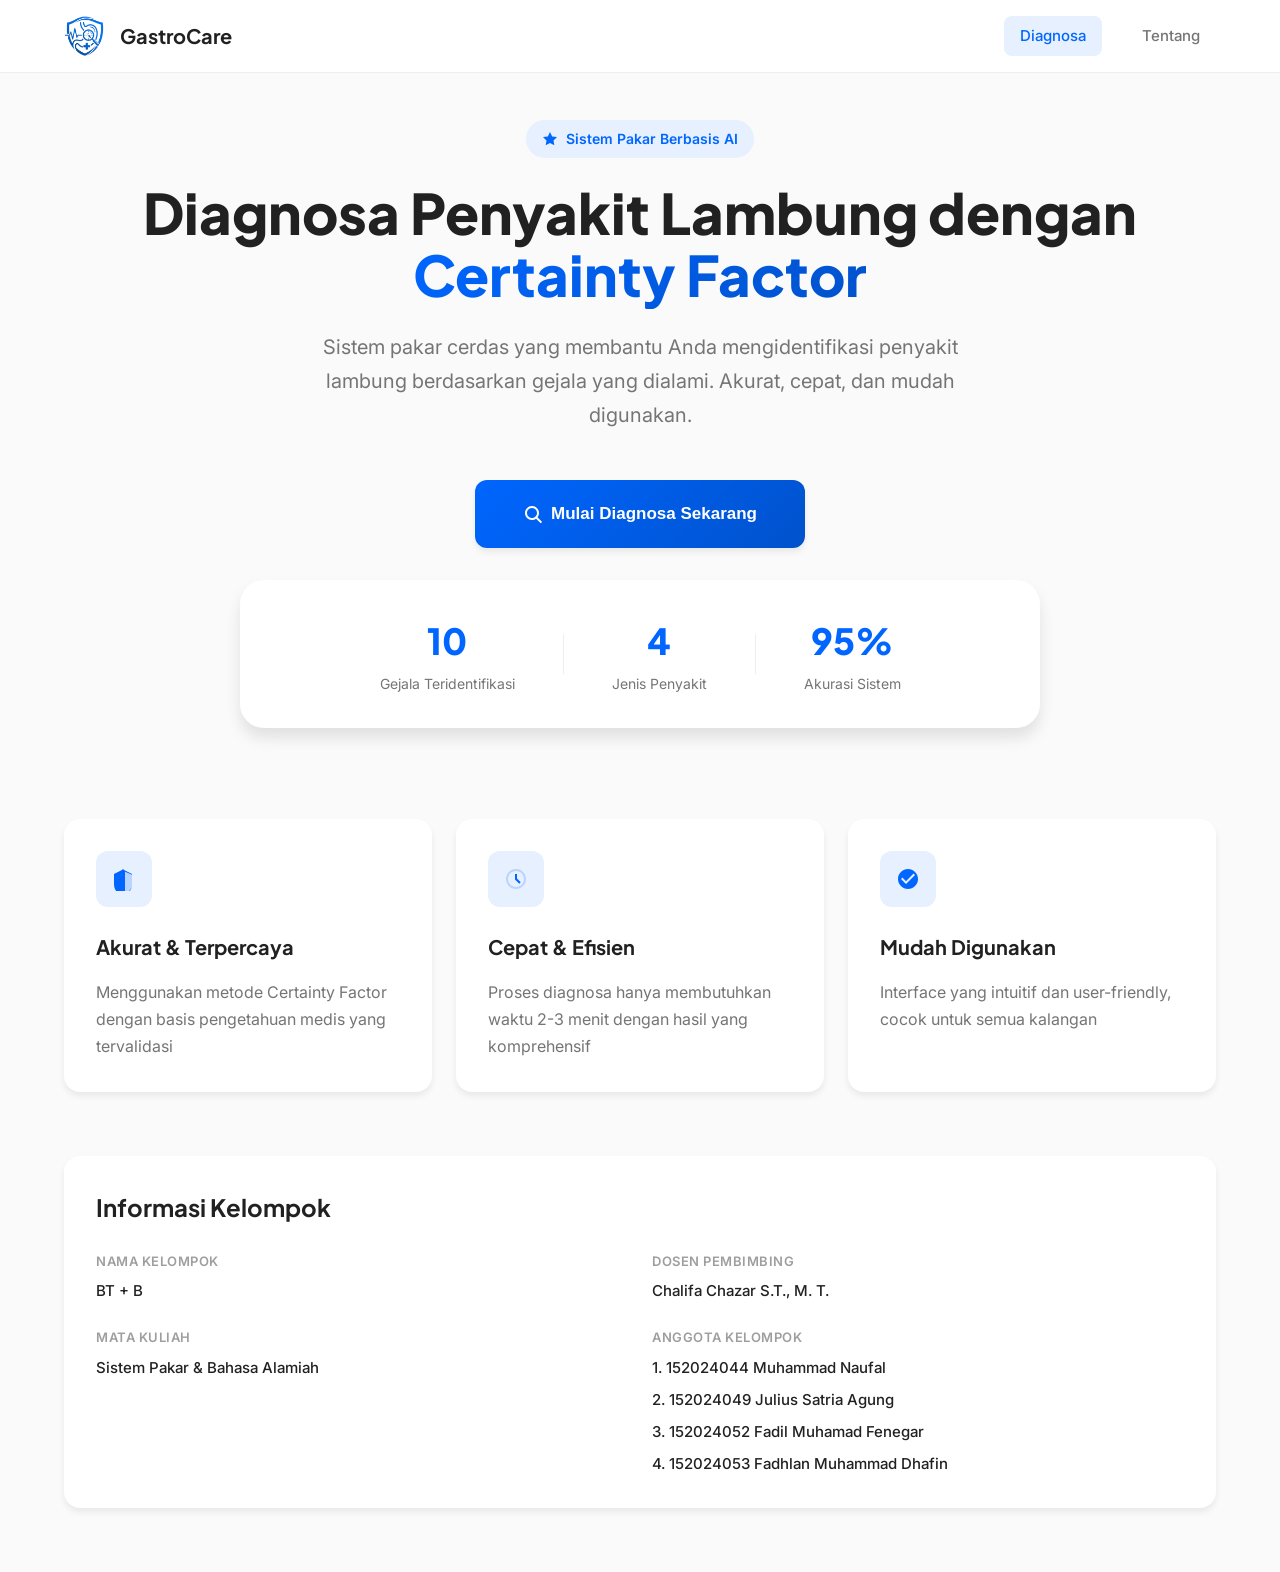
==== ui/index.html @ 2e06892d "Tanpa Laravel" ====
<!DOCTYPE html>
<html lang="id">
<head>
    <meta charset="UTF-8">
    <meta name="viewport" content="width=device-width, initial-scale=1.0">
    <title>MediCheck - Sistem Diagnosa Penyakit Lambung</title>
    <link rel="stylesheet" href="/static/css/style.css">
    <link rel="preconnect" href="https://fonts.googleapis.com">
    <link rel="preconnect" href="https://fonts.gstatic.com" crossorigin>
    <link href="https://fonts.googleapis.com/css2?family=Inter:wght@400;500;600;700;800&family=Plus+Jakarta+Sans:wght@400;500;600;700&display=swap" rel="stylesheet">
</head>
<body>
    <!-- Navigation -->
    <nav class="navbar">
        <div class="nav-container">
            <div class="nav-brand">
                <div class="brand-icon">
                    <img src="/static/js/logo.png" alt="GastroCare Logo">
                </div>
                <span class="brand-text">GastroCare</span>
            </div>
            <div class="nav-menu">
                <a href="#" class="nav-link active">Diagnosa</a>
                <a href="#about" class="nav-link">Tentang</a>
            </div>
        </div>
    </nav>

    <!-- Main Container -->
    <div class="main-container">
        <!-- Landing Page -->
        <section id="landingPage" class="landing-page">
            <div class="hero-section">
                <div class="hero-badge">
                    <svg width="16" height="16" viewBox="0 0 16 16" fill="none">
                        <path d="M8 1L10.163 5.38L15 6.12L11.5 9.545L12.326 14.36L8 12.09L3.674 14.36L4.5 9.545L1 6.12L5.837 5.38L8 1Z" fill="currentColor"/>
                    </svg>
                    <span>Sistem Pakar Berbasis AI</span>
                </div>
                <h1 class="hero-title">Diagnosa Penyakit Lambung dengan <span class="gradient-text">Certainty Factor</span></h1>
                <p class="hero-description">Sistem pakar cerdas yang membantu Anda mengidentifikasi penyakit lambung berdasarkan gejala yang dialami. Akurat, cepat, dan mudah digunakan.</p>
                
                <div class="hero-actions">
                    <button onclick="mulaiDiagnosa()" class="btn btn-primary btn-large">
                        <svg width="20" height="20" viewBox="0 0 20 20" fill="none">
                            <path d="M9 2C5.13 2 2 5.13 2 9c0 3.87 3.13 7 7 7 1.53 0 2.94-.5 4.09-1.34l4.63 4.63 1.41-1.41-4.63-4.63C15.5 11.94 16 10.53 16 9c0-3.87-3.13-7-7-7zm0 2c2.76 0 5 2.24 5 5s-2.24 5-5 5-5-2.24-5-5 2.24-5 5-5z" fill="currentColor"/>
                        </svg>
                        Mulai Diagnosa Sekarang
                    </button>
                </div>

                <div class="hero-stats">
                    <div class="stat-item">
                        <div class="stat-number">10</div>
                        <div class="stat-label">Gejala Teridentifikasi</div>
                    </div>
                    <div class="stat-divider"></div>
                    <div class="stat-item">
                        <div class="stat-number">4</div>
                        <div class="stat-label">Jenis Penyakit</div>
                    </div>
                    <div class="stat-divider"></div>
                    <div class="stat-item">
                        <div class="stat-number">95%</div>
                        <div class="stat-label">Akurasi Sistem</div>
                    </div>
                </div>
            </div>

            <!-- About Section -->
            <div id="about" class="about-section">
                <div class="about-grid">
                    <div class="about-card">
                        <div class="about-icon">
                            <svg width="24" height="24" viewBox="0 0 24 24" fill="none">
                                <path d="M12 2L2 7v10c0 5.55 3.84 10.74 9 12 5.16-1.26 9-6.45 9-12V7l-10-5z" fill="currentColor" opacity="0.2"/>
                                <path d="M12 2L2 7v10c0 5.55 3.84 10.74 9 12 5.16-1.26 9-6.45 9-12V7l-10-5zm0 2.18l8 3.6v9.22c0 4.45-3.08 8.61-7 9.77V4.18z" fill="currentColor"/>
                            </svg>
                        </div>
                        <h3>Akurat & Terpercaya</h3>
                        <p>Menggunakan metode Certainty Factor dengan basis pengetahuan medis yang tervalidasi</p>
                    </div>
                    <div class="about-card">
                        <div class="about-icon">
                            <svg width="24" height="24" viewBox="0 0 24 24" fill="none">
                                <path d="M12 2C6.48 2 2 6.48 2 12s4.48 10 10 10 10-4.48 10-10S17.52 2 12 2zm0 18c-4.41 0-8-3.59-8-8s3.59-8 8-8 8 3.59 8 8-3.59 8-8 8z" fill="currentColor" opacity="0.2"/>
                                <path d="M13 7h-2v5.41l4.29 4.29 1.41-1.41L13 11.59V7z" fill="currentColor"/>
                            </svg>
                        </div>
                        <h3>Cepat & Efisien</h3>
                        <p>Proses diagnosa hanya membutuhkan waktu 2-3 menit dengan hasil yang komprehensif</p>
                    </div>
                    <div class="about-card">
                        <div class="about-icon">
                            <svg width="24" height="24" viewBox="0 0 24 24" fill="none">
                                <path d="M12 2C6.48 2 2 6.48 2 12s4.48 10 10 10 10-4.48 10-10S17.52 2 12 2zm-2 15l-5-5 1.41-1.41L10 14.17l7.59-7.59L19 8l-9 9z" fill="currentColor"/>
                            </svg>
                        </div>
                        <h3>Mudah Digunakan</h3>
                        <p>Interface yang intuitif dan user-friendly, cocok untuk semua kalangan</p>
                    </div>
                </div>

                <!-- Info Kelompok -->
                <div class="team-info">
                    <h3>Informasi Kelompok</h3>
                    <div class="team-grid">
                        <div class="team-item">
                            <span class="team-label">Nama Kelompok</span>
                            <span class="team-value">BT + B</span>
                        </div>
                        <div class="team-item">
                            <span class="team-label">Dosen Pembimbing</span>
                            <span class="team-value">Chalifa Chazar S.T., M. T.</span>
                        </div>
                        <div class="team-item">
                            <span class="team-label">Mata Kuliah</span>
                            <span class="team-value">Sistem Pakar & Bahasa Alamiah</span>
                        </div>
                        <div class="team-members">
                            <span class="team-label">Anggota Kelompok</span>
                            <div class="team-item">
                                <span class="team-value">1. 152024044 Muhammad Naufal</span>
                            </div>
                            <div class="team-item">
                                <span class="team-value">2. 152024049 Julius Satria Agung</span>
                            </div>
                            <div class="team-item">
                                <span class="team-value">3. 152024052 Fadil Muhamad Fenegar</span>
                            </div>
                            <div class="team-item">
                                <span class="team-value">4. 152024053 Fadhlan Muhammad Dhafin</span>
                            </div>
                        </div>
                    </div>
                </div>
            </div>
        </section>

        <!-- Diagnosa Page -->
        <section id="diagnosaPage" class="diagnosa-page" style="display: none;">
            <div class="diagnosa-container">
                <!-- Question Card -->
                <div class="question-card">
                    <div class="progress-info">
                        <button onclick="kembaliKeHome()" class="btn-back">
                            <svg width="20" height="20" viewBox="0 0 20 20" fill="none">
                                <path d="M12.5 15L7.5 10L12.5 5" stroke="currentColor" stroke-width="2" stroke-linecap="round" stroke-linejoin="round"/>
                            </svg>
                            Kembali
                        </button>
                        <span class="progress-text">Pertanyaan <span id="currentNumber">1</span> dari 10</span>
                    </div>
                    <div class="question-header">
                        <div class="question-icon">
                            <img src="/static/js/lambung.png" alt="Lambung Icon" style="width: 28px; height: 28px; object-fit: contain;">
                        </div>
                        <h2 class="question-title" id="gejalaNama">Nyeri ulu hati</h2>
                    </div>
                    
                    <p class="question-subtitle">Seberapa yakin Anda mengalami gejala ini?</p>
                    
                    <div class="likert-scale">
                        <button class="likert-option" onclick="pilihKeyakinan(0.0)" data-value="0.0">
                            <div class="likert-icon">😟</div>
                            <div class="likert-label">Sangat Tidak Yakin</div>
                            <div class="likert-value">0%</div>
                        </button>
                        <button class="likert-option" onclick="pilihKeyakinan(0.25)" data-value="0.25">
                            <div class="likert-icon">😐</div>
                            <div class="likert-label">Tidak Yakin</div>
                            <div class="likert-value">25%</div>
                        </button>
                        <button class="likert-option" onclick="pilihKeyakinan(0.5)" data-value="0.5">
                            <div class="likert-icon">🤔</div>
                            <div class="likert-label">Ragu-ragu</div>
                            <div class="likert-value">50%</div>
                        </button>
                        <button class="likert-option" onclick="pilihKeyakinan(0.75)" data-value="0.75">
                            <div class="likert-icon">😊</div>
                            <div class="likert-label">Yakin</div>
                            <div class="likert-value">75%</div>
                        </button>
                        <button class="likert-option" onclick="pilihKeyakinan(1.0)" data-value="1.0">
                            <div class="likert-icon">😃</div>
                            <div class="likert-label">Sangat Yakin</div>
                            <div class="likert-value">100%</div>
                        </button>
                    </div>
                </div>
            </div>
        </section>

        <!-- Loading -->
        <div id="loadingSection" class="loading-section" style="display: none;">
            <div class="loading-card">
                <div class="loading-spinner"></div>
                <h3>Menganalisis Data Anda</h3>
                <p>Sistem sedang memproses gejala yang Anda alami...</p>
            </div>
        </div>
    </div>

    <!-- Modal Hasil -->
    <div id="hasilModal" class="modal" style="display: none;">
        <div class="modal-overlay" onclick="closeModal()"></div>
        <div class="modal-container">
            <button class="modal-close" onclick="closeModal()">
                <svg width="24" height="24" viewBox="0 0 24 24" fill="none">
                    <path d="M18 6L6 18M6 6l12 12" stroke="currentColor" stroke-width="2" stroke-linecap="round"/>
                </svg>
            </button>
            <div id="hasilContent"></div>
        </div>
    </div>

    <script src="/static/js/app.js"></script>
</body>
</html>
---- static/css/style.css ----
/* ===== RESET & BASE ===== */
* {
    margin: 0;
    padding: 0;
    box-sizing: border-box;
}

:root {
    /* Color Palette - Medical Theme */
    --primary-blue: #0066FF;
    --primary-blue-dark: #0052CC;
    --primary-blue-light: #E6F0FF;
    
    --success-green: #00C853;
    --success-green-light: #E8F5E9;
    
    --warning-red: #FF3D00;
    --warning-red-light: #FFEBEE;
    
    --neutral-50: #FAFAFA;
    --neutral-100: #F5F5F5;
    --neutral-200: #EEEEEE;
    --neutral-300: #E0E0E0;
    --neutral-400: #BDBDBD;
    --neutral-500: #9E9E9E;
    --neutral-600: #757575;
    --neutral-700: #616161;
    --neutral-800: #424242;
    --neutral-900: #212121;
    
    --white: #FFFFFF;
    --black: #000000;
    
    /* Typography */
    --font-primary: 'Inter', -apple-system, BlinkMacSystemFont, 'Segoe UI', sans-serif;
    --font-secondary: 'Plus Jakarta Sans', sans-serif;
    
    /* Spacing */
    --spacing-xs: 4px;
    --spacing-sm: 8px;
    --spacing-md: 16px;
    --spacing-lg: 24px;
    --spacing-xl: 32px;
    --spacing-2xl: 48px;
    --spacing-3xl: 64px;
    
    /* Border Radius */
    --radius-sm: 8px;
    --radius-md: 12px;
    --radius-lg: 16px;
    --radius-xl: 24px;
    --radius-full: 9999px;
    
    /* Shadows */
    --shadow-sm: 0 1px 2px rgba(0, 0, 0, 0.05);
    --shadow-md: 0 4px 6px rgba(0, 0, 0, 0.07);
    --shadow-lg: 0 10px 15px rgba(0, 0, 0, 0.1);
    --shadow-xl: 0 20px 25px rgba(0, 0, 0, 0.15);
    
    /* Transitions */
    --transition-fast: 150ms cubic-bezier(0.4, 0, 0.2, 1);
    --transition-base: 250ms cubic-bezier(0.4, 0, 0.2, 1);
    --transition-slow: 350ms cubic-bezier(0.4, 0, 0.2, 1);
}

body {
    font-family: var(--font-primary);
    background: var(--neutral-50);
    color: var(--neutral-900);
    line-height: 1.6;
    -webkit-font-smoothing: antialiased;
    -moz-osx-font-smoothing: grayscale;
}

/* ===== NAVIGATION ===== */
.navbar {
    position: fixed;
    top: 0;
    left: 0;
    right: 0;
    background: var(--white);
    border-bottom: 1px solid var(--neutral-200);
    z-index: 1000;
    backdrop-filter: blur(10px);
    background: rgba(255, 255, 255, 0.95);
}

.nav-container {
    max-width: 1200px;
    margin: 0 auto;
    padding: var(--spacing-md) var(--spacing-lg);
    display: flex;
    justify-content: space-between;
    align-items: center;
}

.nav-brand {
    display: flex;
    align-items: center;
    gap: var(--spacing-md);
}

.brand-icon {
    width: 40px;
    height: 40px;
    border-radius: var(--radius-md);
    display: flex;
    align-items: center;
    justify-content: center;
}

.brand-icon img {
    width: 100%;
    height: 100%;
    object-fit: contain;
}

.brand-text {
    font-size: 20px;
    font-weight: 700;
    color: var(--neutral-900);
    font-family: var(--font-secondary);
}

.nav-menu {
    display: flex;
    gap: var(--spacing-lg);
}

.nav-link {
    color: var(--neutral-600);
    text-decoration: none;
    font-weight: 500;
    font-size: 15px;
    padding: var(--spacing-sm) var(--spacing-md);
    border-radius: var(--radius-sm);
    transition: all var(--transition-fast);
}

.nav-link:hover {
    color: var(--primary-blue);
    background: var(--primary-blue-light);
}

.nav-link.active {
    color: var(--primary-blue);
    background: var(--primary-blue-light);
}

/* ===== MAIN CONTAINER ===== */
.main-container {
    padding-top: 72px;
    min-height: 100vh;
}

/* ===== LANDING PAGE ===== */
.landing-page {
    max-width: 1200px;
    margin: 0 auto;
    padding: var(--spacing-lg) var(--spacing-lg) var(--spacing-3xl) var(--spacing-lg);
}

.hero-section {
    text-align: center;
    padding: var(--spacing-lg) 0 var(--spacing-3xl) 0;
}

.hero-badge {
    display: inline-flex;
    align-items: center;
    gap: var(--spacing-sm);
    padding: var(--spacing-sm) var(--spacing-md);
    background: var(--primary-blue-light);
    color: var(--primary-blue);
    border-radius: var(--radius-full);
    font-size: 14px;
    font-weight: 600;
    margin-bottom: var(--spacing-lg);
}

.hero-title {
    font-size: 56px;
    font-weight: 800;
    line-height: 1.1;
    color: var(--neutral-900);
    margin-bottom: var(--spacing-lg);
    font-family: var(--font-secondary);
}

.gradient-text {
    background: linear-gradient(135deg, var(--primary-blue), var(--primary-blue-dark));
    -webkit-background-clip: text;
    -webkit-text-fill-color: transparent;
    background-clip: text;
}

.hero-description {
    font-size: 20px;
    color: var(--neutral-600);
    max-width: 700px;
    margin: 0 auto var(--spacing-2xl);
    line-height: 1.7;
}

.hero-actions {
    display: flex;
    gap: var(--spacing-md);
    justify-content: center;
    margin-bottom: var(--spacing-xl);
}

.btn {
    display: inline-flex;
    align-items: center;
    gap: var(--spacing-sm);
    padding: var(--spacing-md) var(--spacing-xl);
    border-radius: var(--radius-md);
    font-weight: 600;
    font-size: 16px;
    border: none;
    cursor: pointer;
    transition: all var(--transition-base);
    text-decoration: none;
}

.btn-large {
    padding: var(--spacing-lg) var(--spacing-2xl);
    font-size: 17px;
}

.btn-primary {
    background: linear-gradient(135deg, var(--primary-blue), var(--primary-blue-dark));
    color: var(--white);
    box-shadow: var(--shadow-md);
}

.btn-primary:hover {
    transform: translateY(-2px);
    box-shadow: var(--shadow-xl);
}

.btn-primary:active {
    transform: translateY(0);
}

.btn-secondary {
    background: var(--white);
    color: var(--neutral-700);
    border: 2px solid var(--neutral-300);
}

.btn-secondary:hover {
    border-color: var(--primary-blue);
    color: var(--primary-blue);
}

.hero-stats {
    display: flex;
    justify-content: center;
    align-items: center;
    gap: var(--spacing-2xl);
    padding: var(--spacing-xl);
    background: var(--white);
    border-radius: var(--radius-xl);
    box-shadow: var(--shadow-lg);
    max-width: 800px;
    margin: 0 auto;
}

.stat-item {
    text-align: center;
}

.stat-number {
    font-size: 36px;
    font-weight: 800;
    color: var(--primary-blue);
    font-family: var(--font-secondary);
}

.stat-label {
    font-size: 14px;
    color: var(--neutral-600);
    margin-top: var(--spacing-xs);
}

.stat-divider {
    width: 1px;
    height: 40px;
    background: var(--neutral-200);
}

/* ===== ABOUT SECTION ===== */
.about-section {
    margin-top: 27px;
}

.about-grid {
    display: grid;
    grid-template-columns: repeat(3, 1fr);
    gap: var(--spacing-lg);
    margin-bottom: var(--spacing-3xl);
}

.about-card {
    background: var(--white);
    padding: var(--spacing-xl);
    border-radius: var(--radius-lg);
    box-shadow: var(--shadow-md);
    transition: all var(--transition-base);
}

.about-card:hover {
    transform: translateY(-4px);
    box-shadow: var(--shadow-xl);
}

.about-icon {
    width: 56px;
    height: 56px;
    background: var(--primary-blue-light);
    color: var(--primary-blue);
    border-radius: var(--radius-md);
    display: flex;
    align-items: center;
    justify-content: center;
    margin-bottom: var(--spacing-lg);
}

.about-card h3 {
    font-size: 20px;
    font-weight: 700;
    color: var(--neutral-900);
    margin-bottom: var(--spacing-md);
    font-family: var(--font-secondary);
}

.about-card p {
    color: var(--neutral-600);
    line-height: 1.7;
}

/* ===== TEAM INFO ===== */
.team-info {
    background: var(--white);
    padding: var(--spacing-xl);
    border-radius: var(--radius-lg);
    box-shadow: var(--shadow-md);
}

.team-info h3 {
    font-size: 24px;
    font-weight: 700;
    color: var(--neutral-900);
    margin-bottom: var(--spacing-lg);
    font-family: var(--font-secondary);
}

.team-grid {
    display: grid;
    grid-template-columns: repeat(2, 1fr);
    gap: var(--spacing-lg);
}

.team-members {
    display: flex;
    flex-direction: column;
    gap: var(--spacing-sm);
}

.team-item {
    display: flex;
    flex-direction: column;
    gap: var(--spacing-sm);
}

.team-label {
    font-size: 13px;
    font-weight: 600;
    color: var(--neutral-500);
    text-transform: uppercase;
    letter-spacing: 0.5px;
}

.team-value {
    font-size: 15px;
    color: var(--neutral-900);
    font-weight: 500;
}

/* ===== DIAGNOSA PAGE ===== */
.diagnosa-page {
    max-width: 900px;
    margin: 0 auto;
    padding: var(--spacing-xl) var(--spacing-lg);
    height: calc(100vh - 72px);
    display: flex;
    align-items: center;
}

.diagnosa-container {
    width: 100%;
}

.question-card {
    background: var(--white);
    padding: var(--spacing-lg);
    border-radius: var(--radius-xl);
    box-shadow: var(--shadow-lg);
}

.progress-info {
    display: flex;
    justify-content: space-between;
    align-items: center;
    margin-bottom: var(--spacing-lg);
    padding-bottom: var(--spacing-md);
    border-bottom: 3px solid var(--neutral-200);
    position: relative;
    --progress-width: 0%;
}

.progress-info::after {
    content: '';
    position: absolute;
    bottom: -3px;
    left: 0;
    width: var(--progress-width);
    height: 3px;
    background: linear-gradient(90deg, var(--primary-blue), var(--primary-blue-dark));
    transition: width var(--transition-slow);
    border-radius: 3px;
}

.btn-back {
    display: inline-flex;
    align-items: center;
    gap: var(--spacing-sm);
    padding: var(--spacing-sm) var(--spacing-md);
    background: transparent;
    border: none;
    color: var(--neutral-600);
    font-weight: 600;
    font-size: 15px;
    cursor: pointer;
    border-radius: var(--radius-sm);
    transition: all var(--transition-fast);
}

.btn-back:hover {
    background: var(--neutral-100);
    color: var(--neutral-900);
}

.progress-text {
    font-size: 14px;
    font-weight: 600;
    color: var(--neutral-600);
}

.question-header {
    display: flex;
    align-items: center;
    gap: var(--spacing-lg);
    margin-bottom: var(--spacing-lg);
}

.question-icon {
    width: 48px;
    height: 48px;
    background: var(--primary-blue-light);
    color: var(--primary-blue);
    border-radius: var(--radius-md);
    display: flex;
    align-items: center;
    justify-content: center;
    flex-shrink: 0;
}

.question-title {
    font-size: 20px;
    font-weight: 700;
    color: var(--neutral-900);
    font-family: var(--font-secondary);
}

.question-subtitle {
    font-size: 15px;
    color: var(--neutral-600);
    margin-bottom: var(--spacing-lg);
}

/* ===== LIKERT SCALE ===== */
.likert-scale {
    display: flex;
    flex-direction: column;
    gap: var(--spacing-sm);
}

.likert-option {
    display: flex;
    align-items: center;
    gap: var(--spacing-md);
    padding: var(--spacing-md) var(--spacing-lg);
    background: var(--neutral-50);
    border: 2px solid var(--neutral-200);
    border-radius: var(--radius-md);
    cursor: pointer;
    transition: all var(--transition-base);
    text-align: left;
}

.likert-option:hover {
    background: var(--primary-blue-light);
    border-color: var(--primary-blue);
    transform: translateX(4px);
}

.likert-option:active {
    transform: scale(0.98);
}

.likert-option.selected {
    background: var(--primary-blue);
    border-color: var(--primary-blue);
    color: var(--white);
}

.likert-option.selected .likert-label {
    color: var(--white);
}

.likert-option.selected .likert-value {
    background: rgba(255, 255, 255, 0.2);
    color: var(--white);
}

.likert-icon {
    font-size: 24px;
    flex-shrink: 0;
}

.likert-label {
    flex: 1;
    font-size: 15px;
    font-weight: 600;
    color: var(--neutral-900);
}

.likert-value {
    font-size: 13px;
    font-weight: 700;
    color: var(--primary-blue);
    padding: 6px 12px;
    background: var(--primary-blue-light);
    border-radius: var(--radius-sm);
}

/* ===== LOADING ===== */
.loading-section {
    display: flex;
    align-items: center;
    justify-content: center;
    min-height: 60vh;
}

.loading-card {
    text-align: center;
    padding: var(--spacing-2xl);
}

.loading-spinner {
    width: 64px;
    height: 64px;
    border: 4px solid var(--neutral-200);
    border-top-color: var(--primary-blue);
    border-radius: 50%;
    animation: spin 1s linear infinite;
    margin: 0 auto var(--spacing-xl);
}

@keyframes spin {
    to { transform: rotate(360deg); }
}

.loading-card h3 {
    font-size: 24px;
    font-weight: 700;
    color: var(--neutral-900);
    margin-bottom: var(--spacing-md);
}

.loading-card p {
    color: var(--neutral-600);
    font-size: 16px;
}

/* ===== MODAL ===== */
.modal {
    position: fixed;
    inset: 0;
    z-index: 2000;
    display: flex;
    align-items: center;
    justify-content: center;
    padding: var(--spacing-lg);
}

.modal-overlay {
    position: absolute;
    inset: 0;
    background: rgba(0, 0, 0, 0.6);
    backdrop-filter: blur(4px);
}

.modal-container {
    position: relative;
    background: var(--white);
    border-radius: var(--radius-xl);
    box-shadow: var(--shadow-xl);
    max-width: 700px;
    width: 100%;
    max-height: 90vh;
    overflow-y: auto;
    padding: var(--spacing-xl);
}

.modal-close {
    position: absolute;
    top: var(--spacing-lg);
    right: var(--spacing-lg);
    width: 40px;
    height: 40px;
    background: var(--neutral-100);
    border: none;
    border-radius: var(--radius-md);
    color: var(--neutral-600);
    cursor: pointer;
    display: flex;
    align-items: center;
    justify-content: center;
    transition: all var(--transition-fast);
}

.modal-close:hover {
    background: var(--neutral-200);
    color: var(--neutral-900);
}

/* ===== HASIL DIAGNOSA ===== */
.hasil-container {
    display: flex;
    flex-direction: column;
    gap: var(--spacing-lg);
}

.hasil-header {
    text-align: center;
    padding-bottom: var(--spacing-lg);
    border-bottom: 2px solid var(--neutral-200);
}

.hasil-icon-large {
    width: 64px;
    height: 64px;
    background: linear-gradient(135deg, var(--primary-blue-light), var(--success-green-light));
    color: var(--primary-blue);
    border-radius: var(--radius-lg);
    display: flex;
    align-items: center;
    justify-content: center;
    margin: 0 auto var(--spacing-md);
}

.hasil-icon-large img {
    width: 40px;
    height: 40px;
    object-fit: contain;
}

.hasil-header h2 {
    font-size: 28px;
    font-weight: 800;
    color: var(--neutral-900);
    margin-bottom: var(--spacing-xs);
    font-family: var(--font-secondary);
}

.hasil-subtitle {
    font-size: 16px;
    color: var(--neutral-600);
}

/* Diagnosa Utama */
.diagnosa-utama {
    background: linear-gradient(135deg, var(--primary-blue-light), var(--success-green-light));
    padding: var(--spacing-lg);
    border-radius: var(--radius-lg);
    border: 2px solid var(--primary-blue);
}

.diagnosa-badge {
    display: inline-block;
    padding: var(--spacing-xs) var(--spacing-md);
    background: var(--primary-blue);
    color: var(--white);
    border-radius: var(--radius-full);
    font-size: 13px;
    font-weight: 700;
    text-transform: uppercase;
    letter-spacing: 0.5px;
    margin-bottom: var(--spacing-md);
}

.diagnosa-nama {
    font-size: 24px;
    font-weight: 800;
    color: var(--neutral-900);
    margin-bottom: var(--spacing-md);
    font-family: var(--font-secondary);
}

.cf-display {
    display: flex;
    justify-content: space-between;
    align-items: center;
    margin-bottom: var(--spacing-md);
}

.cf-label {
    font-size: 15px;
    font-weight: 600;
    color: var(--neutral-700);
}

.cf-value {
    font-size: 32px;
    font-weight: 800;
    color: var(--primary-blue);
    font-family: var(--font-secondary);
}

.cf-bar-container {
    width: 100%;
    height: 16px;
    background: var(--white);
    border-radius: var(--radius-full);
    overflow: hidden;
    margin-bottom: var(--spacing-md);
    box-shadow: inset 0 2px 4px rgba(0, 0, 0, 0.1);
}

.cf-bar-fill {
    height: 100%;
    background: linear-gradient(90deg, var(--success-green), var(--primary-blue));
    border-radius: var(--radius-full);
    transition: width 1s ease-out;
}

.cf-interpretation {
    text-align: center;
    font-size: 16px;
    font-weight: 600;
}

.cf-high { color: var(--success-green); }
.cf-medium { color: var(--primary-blue); }
.cf-low { color: var(--warning-red); }

/* Hasil Section */
.hasil-section {
    background: var(--white);
    padding: var(--spacing-lg);
    border-radius: var(--radius-lg);
    border: 1px solid var(--neutral-200);
}

.section-header {
    display: flex;
    align-items: center;
    gap: var(--spacing-md);
    margin-bottom: var(--spacing-lg);
}

.section-icon {
    font-size: 28px;
}

.section-header h4 {
    font-size: 20px;
    font-weight: 700;
    color: var(--neutral-900);
    font-family: var(--font-secondary);
}

.hasil-section p {
    color: var(--neutral-700);
    line-height: 1.8;
    font-size: 15px;
}

/* Kemungkinan Lain */
.kemungkinan-list {
    display: flex;
    flex-direction: column;
    gap: var(--spacing-md);
}

.kemungkinan-item {
    padding: var(--spacing-md);
    background: var(--neutral-50);
    border-radius: var(--radius-md);
}

.kemungkinan-info {
    display: flex;
    justify-content: space-between;
    align-items: center;
    margin-bottom: var(--spacing-sm);
}

.kemungkinan-nama {
    font-weight: 600;
    color: var(--neutral-900);
}

.kemungkinan-cf {
    font-weight: 700;
    color: var(--primary-blue);
    font-size: 14px;
}

.kemungkinan-bar {
    width: 100%;
    height: 8px;
    background: var(--neutral-200);
    border-radius: var(--radius-full);
    overflow: hidden;
}

.kemungkinan-bar-fill {
    height: 100%;
    background: linear-gradient(90deg, var(--primary-blue), var(--primary-blue-dark));
    border-radius: var(--radius-full);
}

/* Medical Warning */
.medical-warning {
    display: flex;
    gap: var(--spacing-md);
    padding: var(--spacing-lg);
    background: var(--warning-red-light);
    border-left: 4px solid var(--warning-red);
    border-radius: var(--radius-md);
}

.warning-icon {
    font-size: 24px;
    flex-shrink: 0;
}

.warning-content {
    color: var(--neutral-800);
    font-size: 14px;
    line-height: 1.6;
}

.warning-content strong {
    color: var(--warning-red);
    font-weight: 700;
}

/* Hasil Actions */
.hasil-actions {
    display: flex;
    gap: var(--spacing-md);
    justify-content: center;
    padding-top: var(--spacing-lg);
}

/* ===== RESPONSIVE ===== */
@media (max-width: 768px) {
    .hero-title {
        font-size: 36px;
    }
    
    .hero-description {
        font-size: 17px;
    }
    
    .hero-actions {
        flex-direction: column;
    }
    
    .hero-stats {
        flex-direction: column;
        gap: var(--spacing-lg);
    }
    
    .stat-divider {
        width: 100%;
        height: 1px;
    }
    
    .about-grid {
        grid-template-columns: 1fr;
    }
    
    .team-grid {
        grid-template-columns: 1fr;
    }
    
    .diagnosa-page {
        height: auto;
        min-height: calc(100vh - 72px);
    }
    
    .question-header {
        flex-direction: column;
        text-align: center;
    }
    
    .question-title {
        font-size: 22px;
    }
    
    .likert-option {
        flex-direction: column;
        text-align: center;
        gap: var(--spacing-sm);
    }
    
    .hasil-actions {
        flex-direction: column;
    }
}

/* ===== PRINT STYLES ===== */
@media print {
    .navbar, .modal-close, .hasil-actions {
        display: none !important;
    }
    
    .modal-container {
        box-shadow: none;
        max-height: none;
    }
}
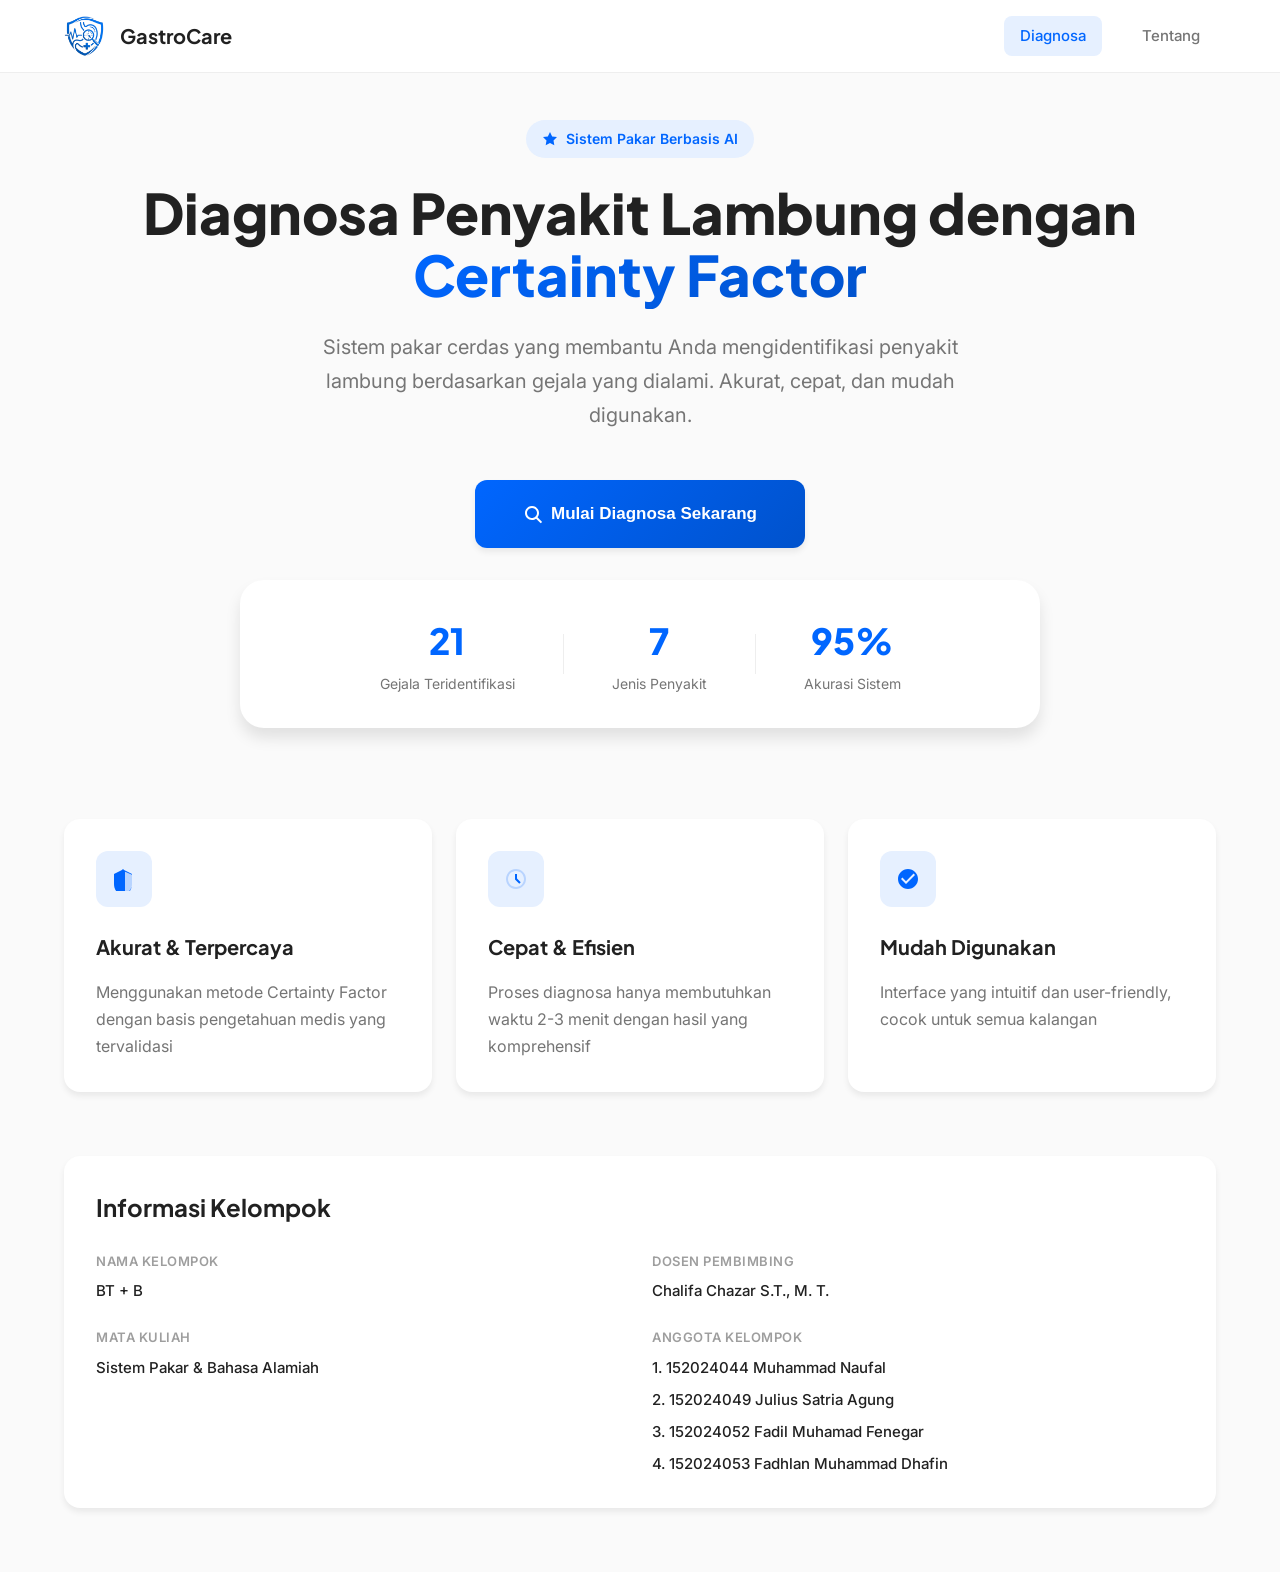
==== commit eff4eb47: "Menambahkan penyakit" ====
--- a/ui/index.html
+++ b/ui/index.html
@@ -51,12 +51,12 @@
 
                 <div class="hero-stats">
                     <div class="stat-item">
-                        <div class="stat-number">10</div>
+                        <div class="stat-number">21</div>
                         <div class="stat-label">Gejala Teridentifikasi</div>
                     </div>
                     <div class="stat-divider"></div>
                     <div class="stat-item">
-                        <div class="stat-number">4</div>
+                        <div class="stat-number">7</div>
                         <div class="stat-label">Jenis Penyakit</div>
                     </div>
                     <div class="stat-divider"></div>
@@ -149,7 +149,7 @@
                             </svg>
                             Kembali
                         </button>
-                        <span class="progress-text">Pertanyaan <span id="currentNumber">1</span> dari 10</span>
+                        <span class="progress-text">Pertanyaan <span id="currentNumber">1</span> dari 21</span>
                     </div>
                     <div class="question-header">
                         <div class="question-icon">
--- a/static/css/style.css
+++ b/static/css/style.css
@@ -407,6 +407,12 @@
     padding: var(--spacing-lg);
     border-radius: var(--radius-xl);
     box-shadow: var(--shadow-lg);
+    transition: opacity 0.3s ease, transform 0.3s ease;
+}
+
+.question-card.fade-out {
+    opacity: 0;
+    transform: translateY(10px);
 }
 
 .progress-info {
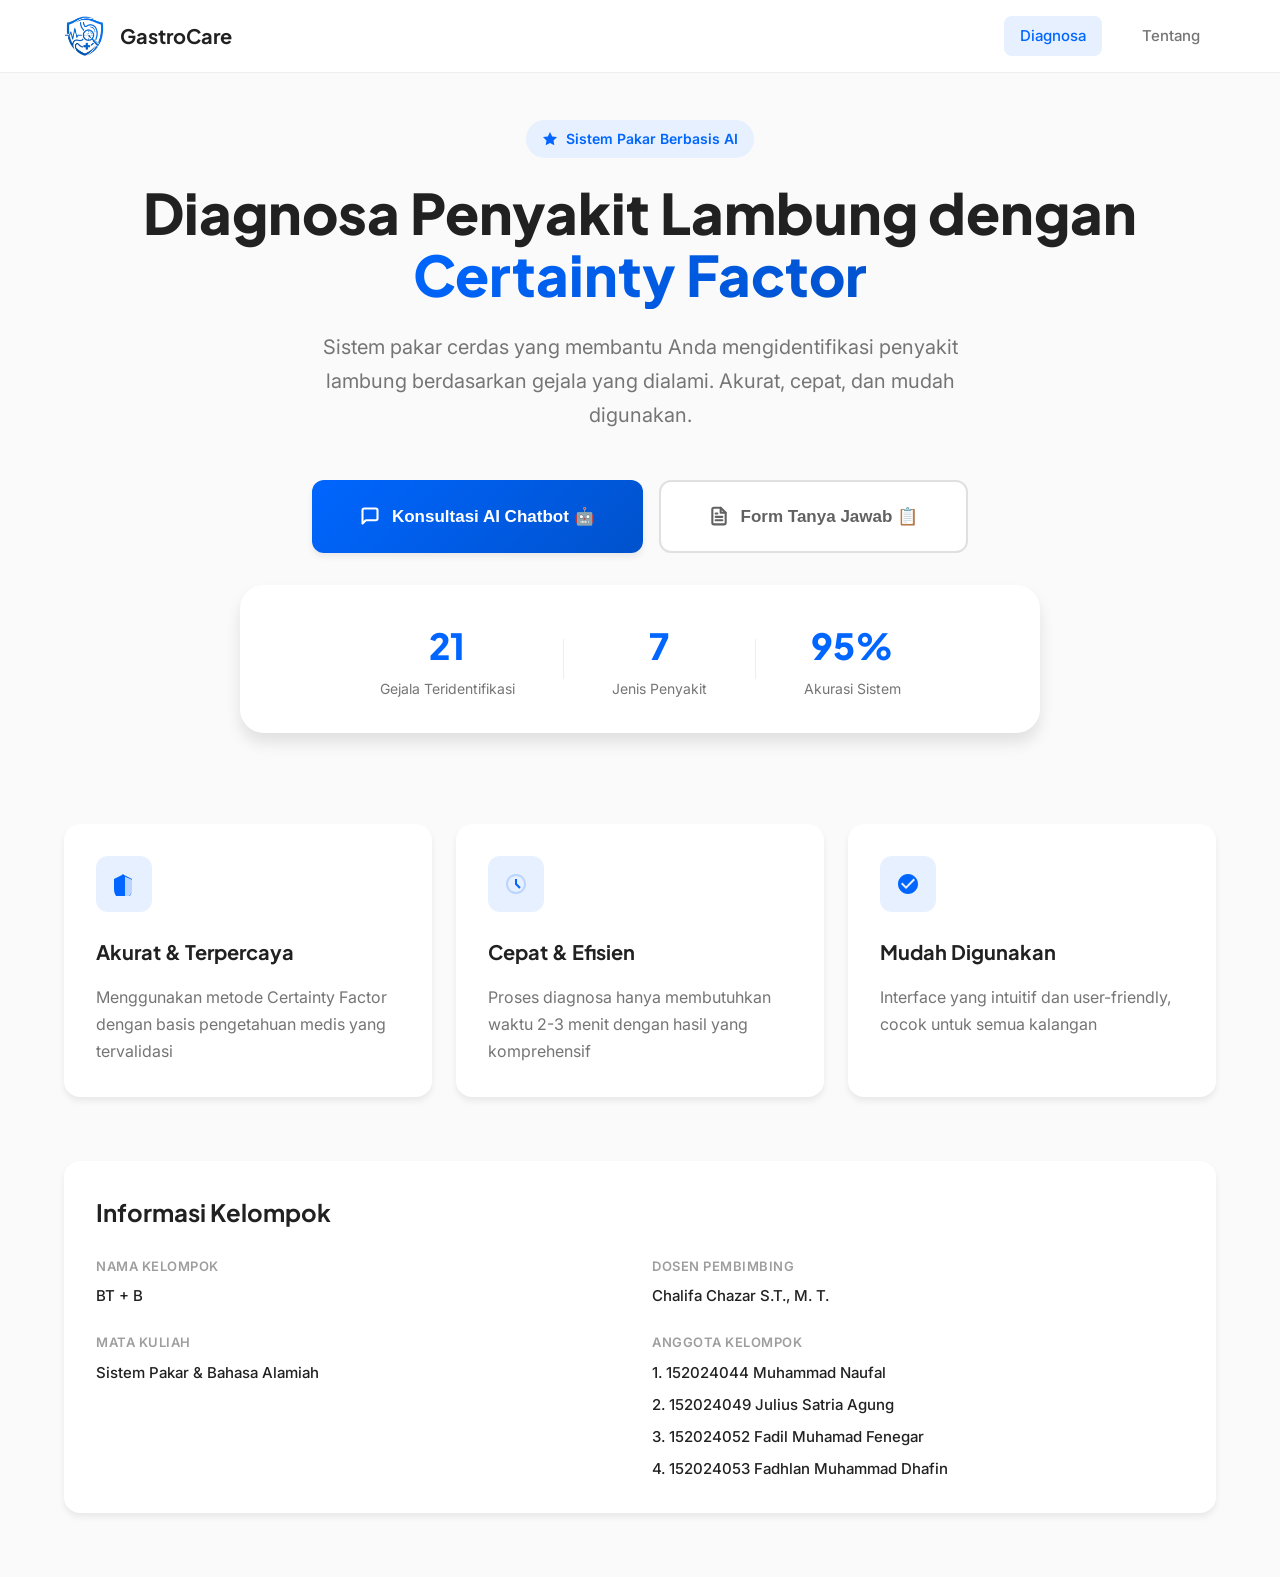
==== commit f0b5a46e: "menambahkan chatbot(NLP)" ====
--- a/ui/index.html
+++ b/ui/index.html
@@ -41,11 +41,21 @@
                 <p class="hero-description">Sistem pakar cerdas yang membantu Anda mengidentifikasi penyakit lambung berdasarkan gejala yang dialami. Akurat, cepat, dan mudah digunakan.</p>
                 
                 <div class="hero-actions">
-                    <button onclick="mulaiDiagnosa()" class="btn btn-primary btn-large">
-                        <svg width="20" height="20" viewBox="0 0 20 20" fill="none">
-                            <path d="M9 2C5.13 2 2 5.13 2 9c0 3.87 3.13 7 7 7 1.53 0 2.94-.5 4.09-1.34l4.63 4.63 1.41-1.41-4.63-4.63C15.5 11.94 16 10.53 16 9c0-3.87-3.13-7-7-7zm0 2c2.76 0 5 2.24 5 5s-2.24 5-5 5-5-2.24-5-5 2.24-5 5-5z" fill="currentColor"/>
+                    <button onclick="mulaiChatbot()" class="btn btn-primary btn-large">
+                        <svg width="20" height="20" viewBox="0 0 24 24" fill="none" stroke="currentColor" stroke-width="2.5" stroke-linecap="round" stroke-linejoin="round" style="margin-right: 4px;">
+                            <path d="M21 15a2 2 0 0 1-2 2H7l-4 4V5a2 2 0 0 1 2-2h14a2 2 0 0 1 2 2z"></path>
                         </svg>
-                        Mulai Diagnosa Sekarang
+                        Konsultasi AI Chatbot 🤖
+                    </button>
+                    <button onclick="mulaiDiagnosa()" class="btn btn-secondary btn-large">
+                        <svg width="20" height="20" viewBox="0 0 24 24" fill="none" stroke="currentColor" stroke-width="2.5" stroke-linecap="round" stroke-linejoin="round" style="margin-right: 4px;">
+                            <path d="M14 2H6a2 2 0 0 0-2 2v16a2 2 0 0 0 2 2h12a2 2 0 0 0 2-2V8z"></path>
+                            <polyline points="14 2 14 8 20 8"></polyline>
+                            <line x1="16" y1="13" x2="8" y2="13"></line>
+                            <line x1="16" y1="17" x2="8" y2="17"></line>
+                            <polyline points="10 9 9 9 8 9"></polyline>
+                        </svg>
+                        Form Tanya Jawab 📋
                     </button>
                 </div>
 
@@ -132,6 +142,71 @@
                                 <span class="team-value">4. 152024053 Fadhlan Muhammad Dhafin</span>
                             </div>
                         </div>
+                    </div>
+                </div>
+            </div>
+        </section>
+
+        <!-- Chatbot Page (Antarmuka Chat di Tengah) -->
+        <section id="chatbotPage" class="chatbot-page" style="display: none;">
+            <div class="chatbot-container">
+                <div class="chat-card">
+                    <!-- Chat Header -->
+                    <div class="chat-header">
+                        <button onclick="kembaliKeHome()" class="btn-back">
+                            <svg width="20" height="20" viewBox="0 0 20 20" fill="none">
+                                <path d="M12.5 15L7.5 10L12.5 5" stroke="currentColor" stroke-width="2" stroke-linecap="round" stroke-linejoin="round"/>
+                            </svg>
+                            Kembali
+                        </button>
+                        <div class="chat-header-title">
+                            <div class="chat-bot-icon">🤖</div>
+                            <div class="chat-bot-info">
+                                <h3>GastroCare AI Chatbot</h3>
+                                <span class="status-online">● Online (NLP Engine)</span>
+                            </div>
+                        </div>
+                        <button onclick="resetChatbot()" class="btn-reset-chat" title="Reset Percakapan">
+                            <svg width="18" height="18" viewBox="0 0 24 24" fill="none" stroke="currentColor" stroke-width="2" stroke-linecap="round" stroke-linejoin="round">
+                                <path d="M23 4v6h-6M1 20v-6h6"></path>
+                                <path d="M3.51 9a9 9 0 0 1 14.85-3.36L23 10M1 14l4.64 4.36A9 9 0 0 0 20.49 15"></path>
+                            </svg>
+                        </button>
+                    </div>
+
+                    <!-- Chat History Area -->
+                    <div class="chat-history" id="chatHistory">
+                        <!-- Pesan akan masuk di sini secara dinamis -->
+                    </div>
+
+                    <!-- Quick Suggestions (Saran Pertanyaan) -->
+                    <div class="chat-suggestions" id="chatSuggestions">
+                        <button class="suggestion-chip" onclick="kirimSaran('Saya merasa mual dan perut kembung')">
+                            <span>🤢</span> Mual & Kembung
+                        </button>
+                        <button class="suggestion-chip" onclick="kirimSaran('Ulu hati saya terasa perih sehabis makan pedas')">
+                            <span>🌶️</span> Ulu Hati Perih
+                        </button>
+                        <button class="suggestion-chip" onclick="kirimSaran('Mulut terasa asam dan dada terasa panas terbakar')">
+                            <span>🔥</span> Mulut Asam & Dada Panas
+                        </button>
+                        <button class="suggestion-chip" onclick="kirimSaran('Perut kram melilit dan saya diare sejak pagi')">
+                            <span>🌀</span> Kram Perut & Diare
+                        </button>
+                    </div>
+
+                    <!-- Chat Input Area (Textbox di tengah) -->
+                    <div class="chat-input-container">
+                        <div class="chat-input-wrapper">
+                            <textarea id="chatInput" placeholder="Ceritakan gejala lambung yang Anda rasakan di sini..." rows="1" onkeydown="handleChatKeydown(event)"></textarea>
+                            <button onclick="kirimPesanChat()" id="btnKirimChat" class="btn-send-chat">
+                                <svg width="20" height="20" viewBox="0 0 24 24" fill="none" stroke="currentColor" stroke-width="2" stroke-linecap="round" stroke-linejoin="round">
+                                    <line x1="22" y1="2" x2="11" y2="13"></line>
+                                    <polygon points="22 2 15 22 11 13 2 9 22 2"></polygon>
+                                </svg>
+                            </button>
+                        </div>
+                        <p class="chat-disclaimer">Diagnosis prediktif berbasis Certainty Factor. Selalu konsultasikan keluhan serius ke dokter.</p>
                     </div>
                 </div>
             </div>
--- a/static/css/style.css
+++ b/static/css/style.css
@@ -952,3 +952,337 @@
         max-height: none;
     }
 }
+
+/* ===== CHATBOT PAGE & GLASSMORPHISM ===== */
+.chatbot-page {
+    max-width: 900px;
+    margin: 0 auto;
+    padding: var(--spacing-xl) var(--spacing-lg);
+    height: calc(100vh - 72px);
+    display: flex;
+    align-items: center;
+    justify-content: center;
+}
+
+.chatbot-container {
+    width: 100%;
+    height: 100%;
+    max-height: 750px;
+}
+
+.chat-card {
+    background: rgba(255, 255, 255, 0.85);
+    backdrop-filter: blur(16px);
+    -webkit-backdrop-filter: blur(16px);
+    border: 1px solid rgba(255, 255, 255, 0.5);
+    border-radius: var(--radius-xl);
+    box-shadow: 0 8px 32px 0 rgba(31, 38, 135, 0.08);
+    display: flex;
+    flex-direction: column;
+    height: 100%;
+    overflow: hidden;
+}
+
+/* Chat Header */
+.chat-header {
+    display: flex;
+    align-items: center;
+    justify-content: space-between;
+    padding: var(--spacing-md) var(--spacing-lg);
+    border-bottom: 1px solid rgba(0, 0, 0, 0.05);
+    background: rgba(255, 255, 255, 0.5);
+}
+
+.chat-header-title {
+    display: flex;
+    align-items: center;
+    gap: var(--spacing-sm);
+}
+
+.chat-bot-icon {
+    font-size: 28px;
+    background: var(--primary-blue-light);
+    width: 44px;
+    height: 44px;
+    border-radius: var(--radius-md);
+    display: flex;
+    align-items: center;
+    justify-content: center;
+}
+
+.chat-bot-info h3 {
+    font-size: 16px;
+    font-weight: 700;
+    color: var(--neutral-900);
+    font-family: var(--font-secondary);
+}
+
+.status-online {
+    font-size: 11px;
+    color: var(--success-green);
+    font-weight: 600;
+    display: block;
+}
+
+.btn-reset-chat {
+    background: transparent;
+    border: none;
+    color: var(--neutral-500);
+    cursor: pointer;
+    padding: var(--spacing-sm);
+    border-radius: var(--radius-sm);
+    transition: all var(--transition-fast);
+    display: flex;
+    align-items: center;
+    justify-content: center;
+}
+
+.btn-reset-chat:hover {
+    color: var(--warning-red);
+    background: var(--warning-red-light);
+}
+
+/* Chat History */
+.chat-history {
+    flex: 1;
+    overflow-y: auto;
+    padding: var(--spacing-lg);
+    display: flex;
+    flex-direction: column;
+    gap: var(--spacing-md);
+    background: rgba(250, 250, 250, 0.3);
+    scroll-behavior: smooth;
+}
+
+/* Chat Bubbles */
+.chat-bubble {
+    max-width: 80%;
+    padding: var(--spacing-md) var(--spacing-lg);
+    border-radius: var(--radius-lg);
+    font-size: 15px;
+    line-height: 1.6;
+    position: relative;
+    animation: slideIn 0.3s cubic-bezier(0.18, 0.89, 0.32, 1.28);
+}
+
+@keyframes slideIn {
+    from {
+        opacity: 0;
+        transform: translateY(15px);
+    }
+    to {
+        opacity: 1;
+        transform: translateY(0);
+    }
+}
+
+.chat-bubble.bot {
+    align-self: flex-start;
+    background: var(--white);
+    color: var(--neutral-900);
+    border: 1px solid rgba(0, 0, 0, 0.05);
+    border-top-left-radius: var(--radius-sm);
+    box-shadow: var(--shadow-sm);
+}
+
+.chat-bubble.user {
+    align-self: flex-end;
+    background: linear-gradient(135deg, var(--primary-blue), var(--primary-blue-dark));
+    color: var(--white);
+    border-top-right-radius: var(--radius-sm);
+    box-shadow: 0 4px 12px rgba(0, 102, 255, 0.15);
+}
+
+.chat-bubble p {
+    margin-bottom: var(--spacing-sm);
+}
+
+.chat-bubble p:last-child {
+    margin-bottom: 0;
+}
+
+.chat-bubble strong {
+    font-weight: 700;
+}
+
+.chat-bubble h3, .chat-bubble h4 {
+    margin-top: var(--spacing-sm);
+    margin-bottom: var(--spacing-xs);
+    font-family: var(--font-secondary);
+}
+
+.chat-bubble h3 { font-size: 18px; font-weight: 700; }
+.chat-bubble h4 { font-size: 16px; font-weight: 600; }
+
+.chat-bubble hr {
+    border: none;
+    border-top: 1px solid rgba(0, 0, 0, 0.1);
+    margin: var(--spacing-md) 0;
+}
+
+.chat-bubble.user hr {
+    border-top-color: rgba(255, 255, 255, 0.2);
+}
+
+/* Typing Indicator */
+.typing-indicator {
+    display: flex;
+    gap: 5px;
+    padding: var(--spacing-md) var(--spacing-lg);
+    background: var(--white);
+    border: 1px solid rgba(0, 0, 0, 0.05);
+    border-radius: var(--radius-lg);
+    border-top-left-radius: var(--radius-sm);
+    align-self: flex-start;
+    box-shadow: var(--shadow-sm);
+}
+
+.typing-dot {
+    width: 8px;
+    height: 8px;
+    background: var(--neutral-400);
+    border-radius: 50%;
+    animation: typingPulse 1.4s infinite ease-in-out both;
+}
+
+.typing-dot:nth-child(1) { animation-delay: -0.32s; }
+.typing-dot:nth-child(2) { animation-delay: -0.16s; }
+
+@keyframes typingPulse {
+    0%, 80%, 100% { transform: scale(0); }
+    40% { transform: scale(1); }
+}
+
+/* Suggestions Chip */
+.chat-suggestions {
+    display: flex;
+    gap: var(--spacing-sm);
+    padding: var(--spacing-sm) var(--spacing-lg);
+    overflow-x: auto;
+    background: rgba(255, 255, 255, 0.5);
+    border-top: 1px solid rgba(0, 0, 0, 0.02);
+    border-bottom: 1px solid rgba(0, 0, 0, 0.05);
+    scrollbar-width: none;
+}
+
+.chat-suggestions::-webkit-scrollbar {
+    display: none;
+}
+
+.suggestion-chip {
+    display: flex;
+    align-items: center;
+    gap: var(--spacing-xs);
+    padding: var(--spacing-sm) var(--spacing-md);
+    background: var(--white);
+    border: 1px solid var(--neutral-200);
+    border-radius: var(--radius-full);
+    font-size: 13px;
+    font-weight: 600;
+    color: var(--neutral-700);
+    cursor: pointer;
+    white-space: nowrap;
+    transition: all var(--transition-base);
+    box-shadow: var(--shadow-sm);
+}
+
+.suggestion-chip:hover {
+    border-color: var(--primary-blue);
+    color: var(--primary-blue);
+    background: var(--primary-blue-light);
+    transform: translateY(-1px);
+}
+
+/* Chat Input Container */
+.chat-input-container {
+    padding: var(--spacing-md) var(--spacing-lg) var(--spacing-lg);
+    background: rgba(255, 255, 255, 0.8);
+    border-top: 1px solid rgba(0, 0, 0, 0.05);
+}
+
+.chat-input-wrapper {
+    display: flex;
+    align-items: center;
+    background: var(--white);
+    border: 2px solid var(--neutral-200);
+    border-radius: var(--radius-lg);
+    padding: 6px 12px;
+    box-shadow: var(--shadow-sm);
+    transition: all var(--transition-base);
+}
+
+.chat-input-wrapper:focus-within {
+    border-color: var(--primary-blue);
+    box-shadow: 0 0 0 4px rgba(0, 102, 255, 0.15);
+}
+
+.chat-input-wrapper textarea {
+    flex: 1;
+    border: none;
+    outline: none;
+    resize: none;
+    font-family: var(--font-primary);
+    font-size: 15px;
+    padding: var(--spacing-sm) 0;
+    max-height: 120px;
+    color: var(--neutral-900);
+    line-height: 1.5;
+}
+
+.btn-send-chat {
+    background: linear-gradient(135deg, var(--primary-blue), var(--primary-blue-dark));
+    color: var(--white);
+    border: none;
+    width: 38px;
+    height: 38px;
+    border-radius: var(--radius-md);
+    cursor: pointer;
+    display: flex;
+    align-items: center;
+    justify-content: center;
+    transition: all var(--transition-base);
+    flex-shrink: 0;
+}
+
+.btn-send-chat:hover {
+    transform: scale(1.05);
+    box-shadow: 0 4px 10px rgba(0, 102, 255, 0.2);
+}
+
+.btn-send-chat:active {
+    transform: scale(0.95);
+}
+
+.chat-disclaimer {
+    font-size: 11px;
+    color: var(--neutral-500);
+    text-align: center;
+    margin-top: var(--spacing-sm);
+}
+
+/* Chat Result Visualization in History */
+.chat-result-card {
+    background: linear-gradient(135deg, var(--primary-blue-light), var(--success-green-light));
+    border: 2px solid var(--primary-blue);
+    border-radius: var(--radius-lg);
+    padding: var(--spacing-lg);
+    margin: var(--spacing-md) 0;
+}
+
+/* Responsive for Chatbot */
+@media (max-width: 768px) {
+    .chatbot-page {
+        height: calc(100vh - 72px);
+        padding: var(--spacing-sm);
+    }
+    
+    .chat-card {
+        height: 100%;
+        border-radius: var(--radius-lg);
+    }
+    
+    .chat-bubble {
+        max-width: 90%;
+        font-size: 14px;
+    }
+}
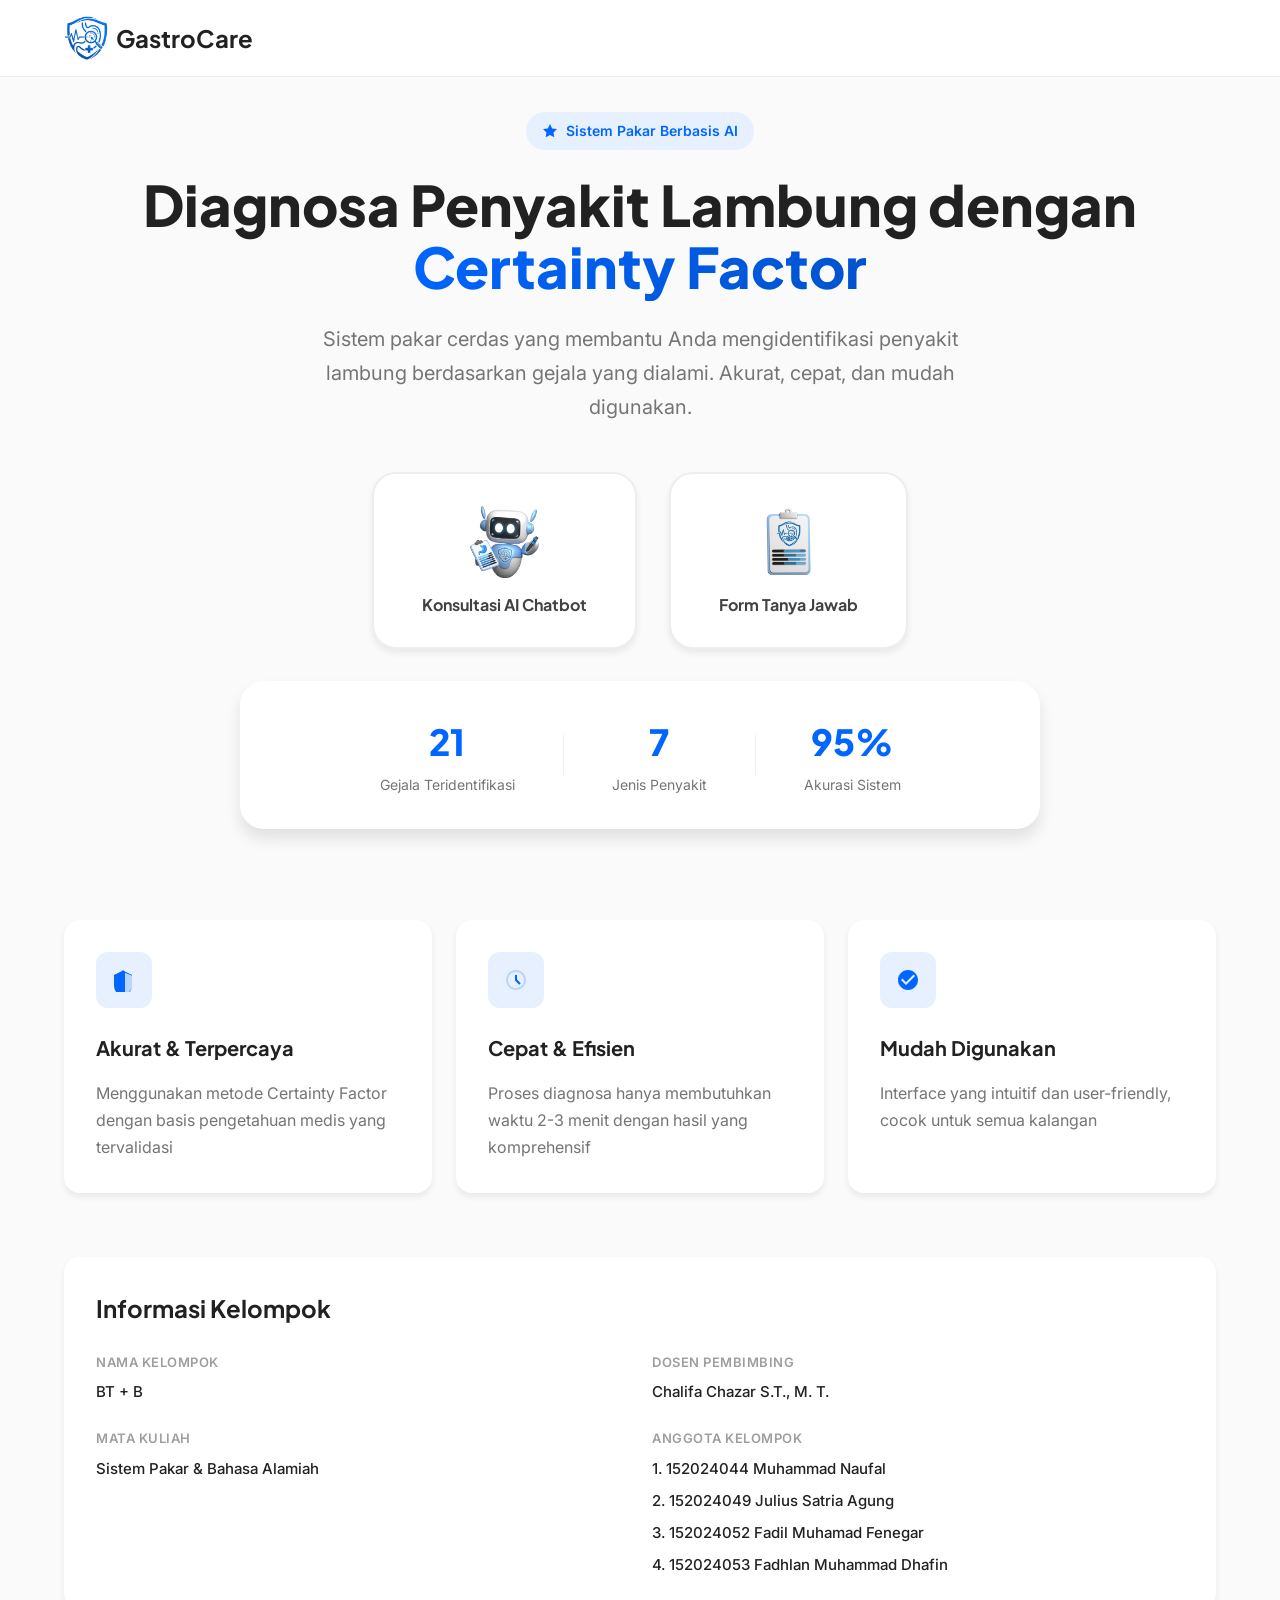
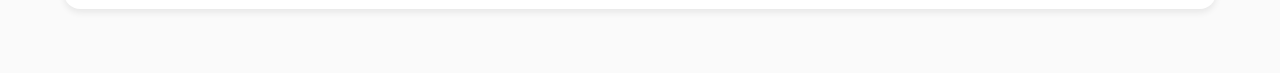
==== commit 0043bc68: "Fix UI dan implementasi gambar" ====
--- a/ui/index.html
+++ b/ui/index.html
@@ -10,21 +10,17 @@
     <link href="https://fonts.googleapis.com/css2?family=Inter:wght@400;500;600;700;800&family=Plus+Jakarta+Sans:wght@400;500;600;700&display=swap" rel="stylesheet">
 </head>
 <body>
-    <!-- Navigation -->
-    <nav class="navbar">
-        <div class="nav-container">
+    <!-- Header -->
+    <header class="app-header">
+        <div class="header-container">
             <div class="nav-brand">
                 <div class="brand-icon">
                     <img src="/static/js/logo.png" alt="GastroCare Logo">
                 </div>
                 <span class="brand-text">GastroCare</span>
             </div>
-            <div class="nav-menu">
-                <a href="#" class="nav-link active">Diagnosa</a>
-                <a href="#about" class="nav-link">Tentang</a>
-            </div>
         </div>
-    </nav>
+    </header>
 
     <!-- Main Container -->
     <div class="main-container">
@@ -41,21 +37,13 @@
                 <p class="hero-description">Sistem pakar cerdas yang membantu Anda mengidentifikasi penyakit lambung berdasarkan gejala yang dialami. Akurat, cepat, dan mudah digunakan.</p>
                 
                 <div class="hero-actions">
-                    <button onclick="mulaiChatbot()" class="btn btn-primary btn-large">
-                        <svg width="20" height="20" viewBox="0 0 24 24" fill="none" stroke="currentColor" stroke-width="2.5" stroke-linecap="round" stroke-linejoin="round" style="margin-right: 4px;">
-                            <path d="M21 15a2 2 0 0 1-2 2H7l-4 4V5a2 2 0 0 1 2-2h14a2 2 0 0 1 2 2z"></path>
-                        </svg>
-                        Konsultasi AI Chatbot 🤖
+                    <button onclick="mulaiChatbot()" class="hero-card-btn">
+                        <img src="/static/js/robot.png" alt="Chatbot" class="hero-card-img">
+                        <span>Konsultasi AI Chatbot</span>
                     </button>
-                    <button onclick="mulaiDiagnosa()" class="btn btn-secondary btn-large">
-                        <svg width="20" height="20" viewBox="0 0 24 24" fill="none" stroke="currentColor" stroke-width="2.5" stroke-linecap="round" stroke-linejoin="round" style="margin-right: 4px;">
-                            <path d="M14 2H6a2 2 0 0 0-2 2v16a2 2 0 0 0 2 2h12a2 2 0 0 0 2-2V8z"></path>
-                            <polyline points="14 2 14 8 20 8"></polyline>
-                            <line x1="16" y1="13" x2="8" y2="13"></line>
-                            <line x1="16" y1="17" x2="8" y2="17"></line>
-                            <polyline points="10 9 9 9 8 9"></polyline>
-                        </svg>
-                        Form Tanya Jawab 📋
+                    <button onclick="mulaiDiagnosa()" class="hero-card-btn hero-card-btn--secondary">
+                        <img src="/static/js/papan.png" alt="Form" class="hero-card-img">
+                        <span>Form Tanya Jawab</span>
                     </button>
                 </div>
 
@@ -160,11 +148,13 @@
                             Kembali
                         </button>
                         <div class="chat-header-title">
-                            <div class="chat-bot-icon">🤖</div>
+                            <div class="chat-bot-icon">
+                                <img src="/static/js/robot.png" alt="Bot">
+                            </div>
                             <div class="chat-bot-info">
                                 <h3>GastroCare AI Chatbot</h3>
-                                <span class="status-online">● Online (NLP Engine)</span>
-                            </div>
+                            </div>
+                            <span class="status-online">● Online (NLP Engine)</span>
                         </div>
                         <button onclick="resetChatbot()" class="btn-reset-chat" title="Reset Percakapan">
                             <svg width="18" height="18" viewBox="0 0 24 24" fill="none" stroke="currentColor" stroke-width="2" stroke-linecap="round" stroke-linejoin="round">
--- a/static/css/style.css
+++ b/static/css/style.css
@@ -72,37 +72,33 @@
     -moz-osx-font-smoothing: grayscale;
 }
 
-/* ===== NAVIGATION ===== */
-.navbar {
+/* ===== HEADER ===== */
+.app-header {
     position: fixed;
     top: 0;
     left: 0;
     right: 0;
-    background: var(--white);
+    background: rgba(255, 255, 255, 0.95);
     border-bottom: 1px solid var(--neutral-200);
+    backdrop-filter: blur(10px);
     z-index: 1000;
-    backdrop-filter: blur(10px);
-    background: rgba(255, 255, 255, 0.95);
-}
-
-.nav-container {
+}
+
+.header-container {
     max-width: 1200px;
     margin: 0 auto;
     padding: var(--spacing-md) var(--spacing-lg);
-    display: flex;
-    justify-content: space-between;
-    align-items: center;
 }
 
 .nav-brand {
     display: flex;
     align-items: center;
-    gap: var(--spacing-md);
+    gap: var(--spacing-sm);
 }
 
 .brand-icon {
-    width: 40px;
-    height: 40px;
+    width: 44px;
+    height: 44px;
     border-radius: var(--radius-md);
     display: flex;
     align-items: center;
@@ -116,40 +112,15 @@
 }
 
 .brand-text {
-    font-size: 20px;
+    font-size: 24px;
     font-weight: 700;
     color: var(--neutral-900);
     font-family: var(--font-secondary);
-}
-
-.nav-menu {
-    display: flex;
-    gap: var(--spacing-lg);
-}
-
-.nav-link {
-    color: var(--neutral-600);
-    text-decoration: none;
-    font-weight: 500;
-    font-size: 15px;
-    padding: var(--spacing-sm) var(--spacing-md);
-    border-radius: var(--radius-sm);
-    transition: all var(--transition-fast);
-}
-
-.nav-link:hover {
-    color: var(--primary-blue);
-    background: var(--primary-blue-light);
-}
-
-.nav-link.active {
-    color: var(--primary-blue);
-    background: var(--primary-blue-light);
 }
 
 /* ===== MAIN CONTAINER ===== */
 .main-container {
-    padding-top: 72px;
+    padding-top: 64px;
     min-height: 100vh;
 }
 
@@ -204,11 +175,50 @@
 
 .hero-actions {
     display: flex;
-    gap: var(--spacing-md);
+    gap: var(--spacing-xl);
     justify-content: center;
     margin-bottom: var(--spacing-xl);
 }
 
+/* Hero Card Buttons */
+.hero-card-btn {
+    display: flex;
+    flex-direction: column;
+    align-items: center;
+    gap: var(--spacing-md);
+    padding: var(--spacing-xl) var(--spacing-2xl);
+    background: var(--white);
+    border: 2px solid var(--neutral-200);
+    border-radius: var(--radius-xl);
+    cursor: pointer;
+    transition: all var(--transition-base);
+    box-shadow: var(--shadow-md);
+    min-width: 180px;
+    font-size: 16px;
+    font-weight: 700;
+    color: var(--neutral-800);
+    font-family: var(--font-secondary);
+}
+
+.hero-card-btn:hover {
+    border-color: var(--primary-blue);
+    color: var(--primary-blue);
+    transform: translateY(-4px);
+    box-shadow: var(--shadow-xl);
+}
+
+.hero-card-btn--secondary:hover {
+    border-color: var(--primary-blue-dark);
+    color: var(--primary-blue-dark);
+}
+
+.hero-card-img {
+    width: 72px;
+    height: 72px;
+    object-fit: contain;
+}
+
+/* Keep .btn for modal actions */
 .btn {
     display: inline-flex;
     align-items: center;
@@ -223,11 +233,6 @@
     text-decoration: none;
 }
 
-.btn-large {
-    padding: var(--spacing-lg) var(--spacing-2xl);
-    font-size: 17px;
-}
-
 .btn-primary {
     background: linear-gradient(135deg, var(--primary-blue), var(--primary-blue-dark));
     color: var(--white);
@@ -237,10 +242,6 @@
 .btn-primary:hover {
     transform: translateY(-2px);
     box-shadow: var(--shadow-xl);
-}
-
-.btn-primary:active {
-    transform: translateY(0);
 }
 
 .btn-secondary {
@@ -390,10 +391,10 @@
 
 /* ===== DIAGNOSA PAGE ===== */
 .diagnosa-page {
-    max-width: 900px;
+    max-width: 680px;
     margin: 0 auto;
     padding: var(--spacing-xl) var(--spacing-lg);
-    height: calc(100vh - 72px);
+    height: calc(100vh - 64px);
     display: flex;
     align-items: center;
 }
@@ -404,7 +405,7 @@
 
 .question-card {
     background: var(--white);
-    padding: var(--spacing-lg);
+    padding: var(--spacing-xl) var(--spacing-xl);
     border-radius: var(--radius-xl);
     box-shadow: var(--shadow-lg);
     transition: opacity 0.3s ease, transform 0.3s ease;
@@ -419,7 +420,7 @@
     display: flex;
     justify-content: space-between;
     align-items: center;
-    margin-bottom: var(--spacing-lg);
+    margin-bottom: var(--spacing-xl);
     padding-bottom: var(--spacing-md);
     border-bottom: 3px solid var(--neutral-200);
     position: relative;
@@ -438,6 +439,18 @@
     border-radius: 3px;
 }
 
+.progress-text {
+    font-size: 13px;
+    font-weight: 700;
+    color: var(--neutral-500);
+    text-transform: uppercase;
+    letter-spacing: 0.5px;
+    background: var(--primary-blue-light);
+    color: var(--primary-blue);
+    padding: 4px 12px;
+    border-radius: var(--radius-full);
+}
+
 .btn-back {
     display: inline-flex;
     align-items: center;
@@ -458,11 +471,7 @@
     color: var(--neutral-900);
 }
 
-.progress-text {
-    font-size: 14px;
-    font-weight: 600;
-    color: var(--neutral-600);
-}
+
 
 .question-header {
     display: flex;
@@ -484,7 +493,7 @@
 }
 
 .question-title {
-    font-size: 20px;
+    font-size: 22px;
     font-weight: 700;
     color: var(--neutral-900);
     font-family: var(--font-secondary);
@@ -507,19 +516,21 @@
     display: flex;
     align-items: center;
     gap: var(--spacing-md);
-    padding: var(--spacing-md) var(--spacing-lg);
+    padding: 14px var(--spacing-lg);
     background: var(--neutral-50);
     border: 2px solid var(--neutral-200);
-    border-radius: var(--radius-md);
+    border-radius: var(--radius-lg);
     cursor: pointer;
     transition: all var(--transition-base);
     text-align: left;
+    width: 100%;
 }
 
 .likert-option:hover {
     background: var(--primary-blue-light);
     border-color: var(--primary-blue);
-    transform: translateX(4px);
+    transform: translateX(6px);
+    box-shadow: var(--shadow-md);
 }
 
 .likert-option:active {
@@ -527,9 +538,11 @@
 }
 
 .likert-option.selected {
-    background: var(--primary-blue);
+    background: linear-gradient(135deg, var(--primary-blue), var(--primary-blue-dark));
     border-color: var(--primary-blue);
     color: var(--white);
+    box-shadow: 0 4px 12px rgba(0, 102, 255, 0.25);
+    transform: translateX(6px);
 }
 
 .likert-option.selected .likert-label {
@@ -653,107 +666,118 @@
     color: var(--neutral-900);
 }
 
-/* ===== HASIL DIAGNOSA ===== */
+/* ===== MODAL HASIL DIAGNOSA ===== */
+.modal-container {
+    position: relative;
+    background: var(--white);
+    border-radius: var(--radius-xl);
+    box-shadow: var(--shadow-xl);
+    max-width: 600px;
+    width: 100%;
+    max-height: 88vh;
+    overflow-y: auto;
+    padding: var(--spacing-lg);
+}
+
 .hasil-container {
     display: flex;
     flex-direction: column;
-    gap: var(--spacing-lg);
-}
-
+    gap: 12px;
+}
+
+/* Header compact */
 .hasil-header {
-    text-align: center;
-    padding-bottom: var(--spacing-lg);
-    border-bottom: 2px solid var(--neutral-200);
+    display: flex;
+    align-items: center;
+    gap: var(--spacing-md);
+    padding-bottom: var(--spacing-md);
+    border-bottom: 1px solid var(--neutral-200);
 }
 
 .hasil-icon-large {
-    width: 64px;
-    height: 64px;
+    width: 44px;
+    height: 44px;
     background: linear-gradient(135deg, var(--primary-blue-light), var(--success-green-light));
-    color: var(--primary-blue);
+    border-radius: var(--radius-md);
+    display: flex;
+    align-items: center;
+    justify-content: center;
+    flex-shrink: 0;
+}
+
+.hasil-icon-large img {
+    width: 28px;
+    height: 28px;
+    object-fit: contain;
+}
+
+.hasil-header-text {
+    flex: 1;
+}
+
+.hasil-header h2 {
+    font-size: 18px;
+    font-weight: 800;
+    color: var(--neutral-900);
+    margin-bottom: 2px;
+    font-family: var(--font-secondary);
+}
+
+.hasil-subtitle {
+    font-size: 13px;
+    color: var(--neutral-500);
+}
+
+/* Diagnosa Utama compact */
+.diagnosa-utama {
+    background: linear-gradient(135deg, #EBF3FF, #E8F8F0);
+    padding: var(--spacing-md) var(--spacing-lg);
     border-radius: var(--radius-lg);
-    display: flex;
-    align-items: center;
-    justify-content: center;
-    margin: 0 auto var(--spacing-md);
-}
-
-.hasil-icon-large img {
-    width: 40px;
-    height: 40px;
-    object-fit: contain;
-}
-
-.hasil-header h2 {
-    font-size: 28px;
-    font-weight: 800;
-    color: var(--neutral-900);
-    margin-bottom: var(--spacing-xs);
-    font-family: var(--font-secondary);
-}
-
-.hasil-subtitle {
-    font-size: 16px;
-    color: var(--neutral-600);
-}
-
-/* Diagnosa Utama */
-.diagnosa-utama {
-    background: linear-gradient(135deg, var(--primary-blue-light), var(--success-green-light));
-    padding: var(--spacing-lg);
-    border-radius: var(--radius-lg);
-    border: 2px solid var(--primary-blue);
+    border: 1.5px solid rgba(0, 102, 255, 0.2);
+}
+
+.diagnosa-top-row {
+    display: flex;
+    justify-content: space-between;
+    align-items: flex-start;
+    margin-bottom: 8px;
 }
 
 .diagnosa-badge {
     display: inline-block;
-    padding: var(--spacing-xs) var(--spacing-md);
+    padding: 3px 10px;
     background: var(--primary-blue);
     color: var(--white);
     border-radius: var(--radius-full);
-    font-size: 13px;
+    font-size: 11px;
     font-weight: 700;
     text-transform: uppercase;
     letter-spacing: 0.5px;
-    margin-bottom: var(--spacing-md);
-}
-
-.diagnosa-nama {
-    font-size: 24px;
-    font-weight: 800;
-    color: var(--neutral-900);
-    margin-bottom: var(--spacing-md);
-    font-family: var(--font-secondary);
-}
-
-.cf-display {
-    display: flex;
-    justify-content: space-between;
-    align-items: center;
-    margin-bottom: var(--spacing-md);
-}
-
-.cf-label {
-    font-size: 15px;
-    font-weight: 600;
-    color: var(--neutral-700);
 }
 
 .cf-value {
-    font-size: 32px;
+    font-size: 28px;
     font-weight: 800;
     color: var(--primary-blue);
     font-family: var(--font-secondary);
+    line-height: 1;
+}
+
+.diagnosa-nama {
+    font-size: 20px;
+    font-weight: 800;
+    color: var(--neutral-900);
+    margin-bottom: 10px;
+    font-family: var(--font-secondary);
 }
 
 .cf-bar-container {
     width: 100%;
-    height: 16px;
-    background: var(--white);
+    height: 8px;
+    background: rgba(255,255,255,0.7);
     border-radius: var(--radius-full);
     overflow: hidden;
-    margin-bottom: var(--spacing-md);
-    box-shadow: inset 0 2px 4px rgba(0, 0, 0, 0.1);
+    margin-bottom: 8px;
 }
 
 .cf-bar-fill {
@@ -764,8 +788,7 @@
 }
 
 .cf-interpretation {
-    text-align: center;
-    font-size: 16px;
+    font-size: 13px;
     font-weight: 600;
 }
 
@@ -773,72 +796,78 @@
 .cf-medium { color: var(--primary-blue); }
 .cf-low { color: var(--warning-red); }
 
-/* Hasil Section */
+/* Hasil Section compact */
 .hasil-section {
-    background: var(--white);
-    padding: var(--spacing-lg);
-    border-radius: var(--radius-lg);
+    background: var(--neutral-50);
+    padding: var(--spacing-md);
+    border-radius: var(--radius-md);
     border: 1px solid var(--neutral-200);
 }
 
 .section-header {
     display: flex;
     align-items: center;
-    gap: var(--spacing-md);
-    margin-bottom: var(--spacing-lg);
+    gap: var(--spacing-sm);
+    margin-bottom: var(--spacing-sm);
 }
 
 .section-icon {
-    font-size: 28px;
+    font-size: 18px;
+    line-height: 1;
 }
 
 .section-header h4 {
-    font-size: 20px;
+    font-size: 14px;
     font-weight: 700;
-    color: var(--neutral-900);
+    color: var(--neutral-800);
     font-family: var(--font-secondary);
 }
 
 .hasil-section p {
     color: var(--neutral-700);
-    line-height: 1.8;
-    font-size: 15px;
+    line-height: 1.7;
+    font-size: 13px;
 }
 
 /* Kemungkinan Lain */
 .kemungkinan-list {
     display: flex;
     flex-direction: column;
-    gap: var(--spacing-md);
+    gap: 8px;
 }
 
 .kemungkinan-item {
-    padding: var(--spacing-md);
-    background: var(--neutral-50);
+    padding: 10px var(--spacing-md);
+    background: var(--white);
     border-radius: var(--radius-md);
+    border: 1px solid var(--neutral-200);
 }
 
 .kemungkinan-info {
     display: flex;
     justify-content: space-between;
     align-items: center;
-    margin-bottom: var(--spacing-sm);
+    margin-bottom: 6px;
 }
 
 .kemungkinan-nama {
     font-weight: 600;
+    font-size: 13px;
     color: var(--neutral-900);
 }
 
 .kemungkinan-cf {
     font-weight: 700;
     color: var(--primary-blue);
-    font-size: 14px;
+    font-size: 13px;
+    background: var(--primary-blue-light);
+    padding: 2px 8px;
+    border-radius: var(--radius-full);
 }
 
 .kemungkinan-bar {
     width: 100%;
-    height: 8px;
+    height: 5px;
     background: var(--neutral-200);
     border-radius: var(--radius-full);
     overflow: hidden;
@@ -846,29 +875,31 @@
 
 .kemungkinan-bar-fill {
     height: 100%;
-    background: linear-gradient(90deg, var(--primary-blue), var(--primary-blue-dark));
+    background: linear-gradient(90deg, var(--primary-blue-light), var(--primary-blue));
     border-radius: var(--radius-full);
-}
-
-/* Medical Warning */
+    transition: width 0.8s ease-out;
+}
+
+/* Medical Warning compact */
 .medical-warning {
     display: flex;
-    gap: var(--spacing-md);
-    padding: var(--spacing-lg);
-    background: var(--warning-red-light);
-    border-left: 4px solid var(--warning-red);
-    border-radius: var(--radius-md);
+    gap: var(--spacing-sm);
+    padding: 10px var(--spacing-md);
+    background: #FFF5F5;
+    border-left: 3px solid var(--warning-red);
+    border-radius: var(--radius-sm);
 }
 
 .warning-icon {
-    font-size: 24px;
+    font-size: 16px;
     flex-shrink: 0;
+    margin-top: 1px;
 }
 
 .warning-content {
-    color: var(--neutral-800);
-    font-size: 14px;
-    line-height: 1.6;
+    color: var(--neutral-700);
+    font-size: 12px;
+    line-height: 1.5;
 }
 
 .warning-content strong {
@@ -879,9 +910,8 @@
 /* Hasil Actions */
 .hasil-actions {
     display: flex;
-    gap: var(--spacing-md);
     justify-content: center;
-    padding-top: var(--spacing-lg);
+    padding-top: 4px;
 }
 
 /* ===== RESPONSIVE ===== */
@@ -896,6 +926,12 @@
     
     .hero-actions {
         flex-direction: column;
+        align-items: center;
+    }
+
+    .hero-card-btn {
+        width: 100%;
+        max-width: 280px;
     }
     
     .hero-stats {
@@ -918,7 +954,7 @@
     
     .diagnosa-page {
         height: auto;
-        min-height: calc(100vh - 72px);
+        min-height: calc(100vh - 64px);
     }
     
     .question-header {
@@ -927,13 +963,14 @@
     }
     
     .question-title {
-        font-size: 22px;
+        font-size: 20px;
     }
     
     .likert-option {
         flex-direction: column;
         text-align: center;
         gap: var(--spacing-sm);
+        transform: none !important;
     }
     
     .hasil-actions {
@@ -943,7 +980,7 @@
 
 /* ===== PRINT STYLES ===== */
 @media print {
-    .navbar, .modal-close, .hasil-actions {
+    .app-header, .modal-close, .hasil-actions {
         display: none !important;
     }
     
@@ -955,10 +992,10 @@
 
 /* ===== CHATBOT PAGE & GLASSMORPHISM ===== */
 .chatbot-page {
-    max-width: 900px;
+    max-width: 760px;
     margin: 0 auto;
-    padding: var(--spacing-xl) var(--spacing-lg);
-    height: calc(100vh - 72px);
+    padding: var(--spacing-lg) var(--spacing-lg);
+    height: calc(100vh - 64px);
     display: flex;
     align-items: center;
     justify-content: center;
@@ -967,7 +1004,7 @@
 .chatbot-container {
     width: 100%;
     height: 100%;
-    max-height: 750px;
+    max-height: 700px;
 }
 
 .chat-card {
@@ -988,7 +1025,7 @@
     display: flex;
     align-items: center;
     justify-content: space-between;
-    padding: var(--spacing-md) var(--spacing-lg);
+    padding: var(--spacing-sm) var(--spacing-md);
     border-bottom: 1px solid rgba(0, 0, 0, 0.05);
     background: rgba(255, 255, 255, 0.5);
 }
@@ -997,10 +1034,11 @@
     display: flex;
     align-items: center;
     gap: var(--spacing-sm);
+    flex: 1;
+    min-width: 0;
 }
 
 .chat-bot-icon {
-    font-size: 28px;
     background: var(--primary-blue-light);
     width: 44px;
     height: 44px;
@@ -1008,20 +1046,39 @@
     display: flex;
     align-items: center;
     justify-content: center;
+    overflow: hidden;
+    flex-shrink: 0;
+}
+
+.chat-bot-icon img {
+    width: 32px;
+    height: 32px;
+    object-fit: contain;
+}
+
+.chat-bot-info {
+    display: flex;
+    align-items: center;
+    gap: var(--spacing-md);
+    flex: 1;
+    min-width: 0;
 }
 
 .chat-bot-info h3 {
-    font-size: 16px;
+    font-size: 18px;
     font-weight: 700;
     color: var(--neutral-900);
     font-family: var(--font-secondary);
+    white-space: nowrap;
 }
 
 .status-online {
-    font-size: 11px;
+    font-size: 14px;
     color: var(--success-green);
     font-weight: 600;
-    display: block;
+    white-space: nowrap;
+    margin-left: auto;
+    padding-right: var(--spacing-sm);
 }
 
 .btn-reset-chat {
@@ -1046,20 +1103,20 @@
 .chat-history {
     flex: 1;
     overflow-y: auto;
-    padding: var(--spacing-lg);
+    padding: var(--spacing-md) var(--spacing-lg);
     display: flex;
     flex-direction: column;
-    gap: var(--spacing-md);
+    gap: var(--spacing-sm);
     background: rgba(250, 250, 250, 0.3);
     scroll-behavior: smooth;
 }
 
 /* Chat Bubbles */
 .chat-bubble {
-    max-width: 80%;
-    padding: var(--spacing-md) var(--spacing-lg);
+    max-width: 75%;
+    padding: 10px var(--spacing-md);
     border-radius: var(--radius-lg);
-    font-size: 15px;
+    font-size: 14px;
     line-height: 1.6;
     position: relative;
     animation: slideIn 0.3s cubic-bezier(0.18, 0.89, 0.32, 1.28);
@@ -1155,47 +1212,48 @@
 
 /* Suggestions Chip */
 .chat-suggestions {
-    display: flex;
+    display: grid;
+    grid-template-columns: repeat(2, 1fr);
     gap: var(--spacing-sm);
-    padding: var(--spacing-sm) var(--spacing-lg);
-    overflow-x: auto;
+    padding: var(--spacing-sm) var(--spacing-md);
     background: rgba(255, 255, 255, 0.5);
     border-top: 1px solid rgba(0, 0, 0, 0.02);
     border-bottom: 1px solid rgba(0, 0, 0, 0.05);
-    scrollbar-width: none;
-}
-
-.chat-suggestions::-webkit-scrollbar {
-    display: none;
 }
 
 .suggestion-chip {
     display: flex;
     align-items: center;
-    gap: var(--spacing-xs);
-    padding: var(--spacing-sm) var(--spacing-md);
+    gap: 6px;
+    padding: 6px 14px;
     background: var(--white);
-    border: 1px solid var(--neutral-200);
+    border: 1.5px solid var(--neutral-200);
     border-radius: var(--radius-full);
-    font-size: 13px;
+    font-size: 12px;
     font-weight: 600;
-    color: var(--neutral-700);
+    color: var(--neutral-600);
     cursor: pointer;
     white-space: nowrap;
     transition: all var(--transition-base);
-    box-shadow: var(--shadow-sm);
+    box-shadow: 0 1px 3px rgba(0,0,0,0.06);
+    letter-spacing: 0.1px;
 }
 
 .suggestion-chip:hover {
     border-color: var(--primary-blue);
     color: var(--primary-blue);
     background: var(--primary-blue-light);
-    transform: translateY(-1px);
+    transform: translateY(-2px);
+    box-shadow: 0 4px 8px rgba(0,102,255,0.12);
+}
+
+.suggestion-chip span {
+    font-size: 14px;
 }
 
 /* Chat Input Container */
 .chat-input-container {
-    padding: var(--spacing-md) var(--spacing-lg) var(--spacing-lg);
+    padding: var(--spacing-sm) var(--spacing-md) var(--spacing-md);
     background: rgba(255, 255, 255, 0.8);
     border-top: 1px solid rgba(0, 0, 0, 0.05);
 }
@@ -1272,7 +1330,7 @@
 /* Responsive for Chatbot */
 @media (max-width: 768px) {
     .chatbot-page {
-        height: calc(100vh - 72px);
+        height: calc(100vh - 64px);
         padding: var(--spacing-sm);
     }
     
@@ -1283,6 +1341,14 @@
     
     .chat-bubble {
         max-width: 90%;
-        font-size: 14px;
-    }
-}
+        font-size: 13px;
+    }
+
+    .chat-bot-info {
+        gap: var(--spacing-sm);
+    }
+
+    .status-online {
+        display: none;
+    }
+}
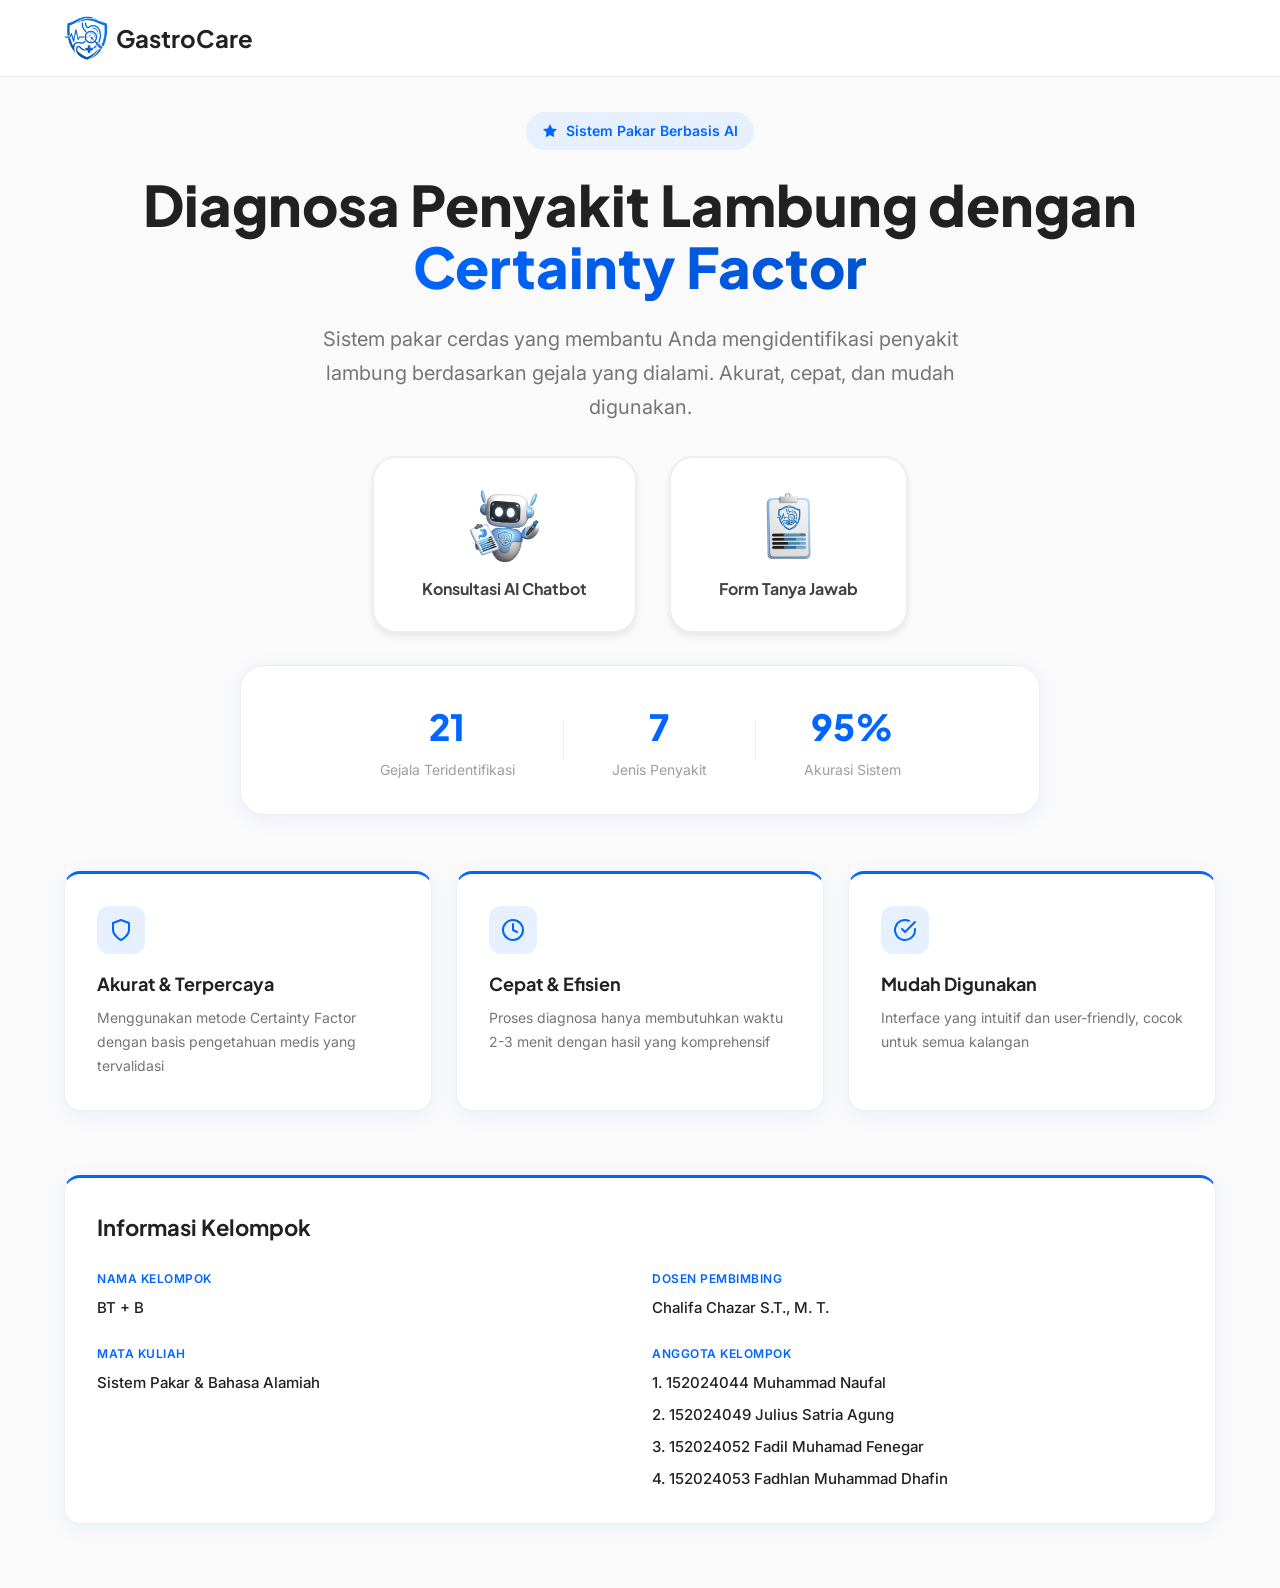
==== commit 5f6cf722: "Fix ui lagi" ====
--- a/ui/index.html
+++ b/ui/index.html
@@ -70,9 +70,8 @@
                 <div class="about-grid">
                     <div class="about-card">
                         <div class="about-icon">
-                            <svg width="24" height="24" viewBox="0 0 24 24" fill="none">
-                                <path d="M12 2L2 7v10c0 5.55 3.84 10.74 9 12 5.16-1.26 9-6.45 9-12V7l-10-5z" fill="currentColor" opacity="0.2"/>
-                                <path d="M12 2L2 7v10c0 5.55 3.84 10.74 9 12 5.16-1.26 9-6.45 9-12V7l-10-5zm0 2.18l8 3.6v9.22c0 4.45-3.08 8.61-7 9.77V4.18z" fill="currentColor"/>
+                            <svg width="24" height="24" viewBox="0 0 24 24" fill="none" stroke="currentColor" stroke-width="2" stroke-linecap="round" stroke-linejoin="round">
+                                <path d="M12 22s8-4 8-10V5l-8-3-8 3v7c0 6 8 10 8 10z"/>
                             </svg>
                         </div>
                         <h3>Akurat & Terpercaya</h3>
@@ -80,9 +79,9 @@
                     </div>
                     <div class="about-card">
                         <div class="about-icon">
-                            <svg width="24" height="24" viewBox="0 0 24 24" fill="none">
-                                <path d="M12 2C6.48 2 2 6.48 2 12s4.48 10 10 10 10-4.48 10-10S17.52 2 12 2zm0 18c-4.41 0-8-3.59-8-8s3.59-8 8-8 8 3.59 8 8-3.59 8-8 8z" fill="currentColor" opacity="0.2"/>
-                                <path d="M13 7h-2v5.41l4.29 4.29 1.41-1.41L13 11.59V7z" fill="currentColor"/>
+                            <svg width="24" height="24" viewBox="0 0 24 24" fill="none" stroke="currentColor" stroke-width="2" stroke-linecap="round" stroke-linejoin="round">
+                                <circle cx="12" cy="12" r="10"/>
+                                <polyline points="12 6 12 12 16 14"/>
                             </svg>
                         </div>
                         <h3>Cepat & Efisien</h3>
@@ -90,8 +89,9 @@
                     </div>
                     <div class="about-card">
                         <div class="about-icon">
-                            <svg width="24" height="24" viewBox="0 0 24 24" fill="none">
-                                <path d="M12 2C6.48 2 2 6.48 2 12s4.48 10 10 10 10-4.48 10-10S17.52 2 12 2zm-2 15l-5-5 1.41-1.41L10 14.17l7.59-7.59L19 8l-9 9z" fill="currentColor"/>
+                            <svg width="24" height="24" viewBox="0 0 24 24" fill="none" stroke="currentColor" stroke-width="2" stroke-linecap="round" stroke-linejoin="round">
+                                <path d="M22 11.08V12a10 10 0 1 1-5.93-9.14"/>
+                                <polyline points="22 4 12 14.01 9 11.01"/>
                             </svg>
                         </div>
                         <h3>Mudah Digunakan</h3>
--- a/static/css/style.css
+++ b/static/css/style.css
@@ -133,7 +133,7 @@
 
 .hero-section {
     text-align: center;
-    padding: var(--spacing-lg) 0 var(--spacing-3xl) 0;
+    padding: var(--spacing-lg) 0;
 }
 
 .hero-badge {
@@ -169,7 +169,7 @@
     font-size: 20px;
     color: var(--neutral-600);
     max-width: 700px;
-    margin: 0 auto var(--spacing-2xl);
+    margin: 0 auto var(--spacing-xl);
     line-height: 1.7;
 }
 
@@ -263,7 +263,8 @@
     padding: var(--spacing-xl);
     background: var(--white);
     border-radius: var(--radius-xl);
-    box-shadow: var(--shadow-lg);
+    box-shadow: 0 4px 20px rgba(0, 102, 255, 0.08);
+    border: 1px solid var(--neutral-200);
     max-width: 800px;
     margin: 0 auto;
 }
@@ -281,7 +282,7 @@
 
 .stat-label {
     font-size: 14px;
-    color: var(--neutral-600);
+    color: var(--neutral-500);
     margin-top: var(--spacing-xs);
 }
 
@@ -293,7 +294,7 @@
 
 /* ===== ABOUT SECTION ===== */
 .about-section {
-    margin-top: 27px;
+    margin-top: var(--spacing-xl);
 }
 
 .about-grid {
@@ -307,38 +308,41 @@
     background: var(--white);
     padding: var(--spacing-xl);
     border-radius: var(--radius-lg);
-    box-shadow: var(--shadow-md);
+    box-shadow: 0 4px 20px rgba(0, 102, 255, 0.08);
+    border: 1px solid var(--neutral-200);
+    border-top: 3px solid var(--primary-blue);
     transition: all var(--transition-base);
 }
 
 .about-card:hover {
     transform: translateY(-4px);
-    box-shadow: var(--shadow-xl);
+    box-shadow: 0 12px 28px rgba(0, 102, 255, 0.12);
 }
 
 .about-icon {
-    width: 56px;
-    height: 56px;
+    width: 48px;
+    height: 48px;
     background: var(--primary-blue-light);
     color: var(--primary-blue);
     border-radius: var(--radius-md);
     display: flex;
     align-items: center;
     justify-content: center;
-    margin-bottom: var(--spacing-lg);
+    margin-bottom: var(--spacing-md);
 }
 
 .about-card h3 {
-    font-size: 20px;
+    font-size: 18px;
     font-weight: 700;
     color: var(--neutral-900);
-    margin-bottom: var(--spacing-md);
+    margin-bottom: var(--spacing-sm);
     font-family: var(--font-secondary);
 }
 
 .about-card p {
     color: var(--neutral-600);
     line-height: 1.7;
+    font-size: 14px;
 }
 
 /* ===== TEAM INFO ===== */
@@ -346,11 +350,13 @@
     background: var(--white);
     padding: var(--spacing-xl);
     border-radius: var(--radius-lg);
-    box-shadow: var(--shadow-md);
+    box-shadow: 0 4px 20px rgba(0, 102, 255, 0.08);
+    border: 1px solid var(--neutral-200);
+    border-top: 3px solid var(--primary-blue);
 }
 
 .team-info h3 {
-    font-size: 24px;
+    font-size: 22px;
     font-weight: 700;
     color: var(--neutral-900);
     margin-bottom: var(--spacing-lg);
@@ -376,9 +382,9 @@
 }
 
 .team-label {
-    font-size: 13px;
+    font-size: 12px;
     font-weight: 600;
-    color: var(--neutral-500);
+    color: var(--primary-blue);
     text-transform: uppercase;
     letter-spacing: 0.5px;
 }
